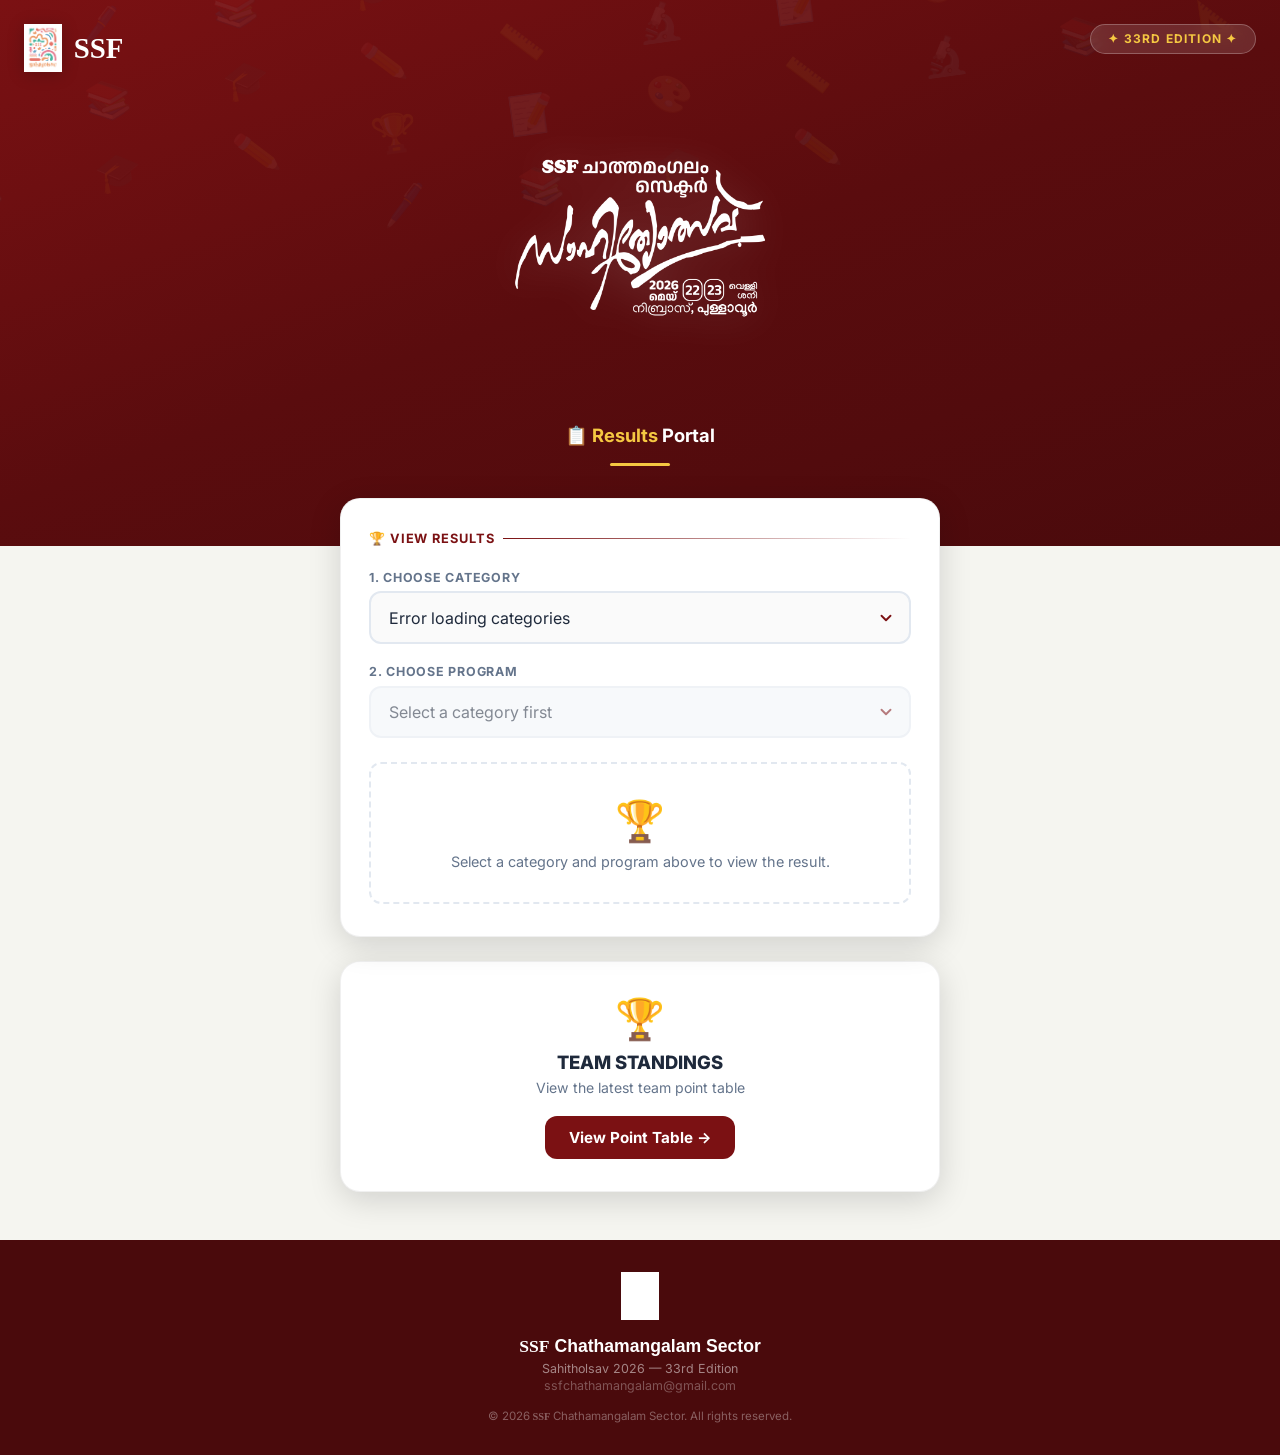
==== index.html @ 5bd0a044 "first commit" ====
<!DOCTYPE html>
<html lang="en">

<head>
  <meta charset="UTF-8">
  <meta name="viewport" content="width=device-width, initial-scale=1.0">
  <title>SSF Chathamangalam Sector Sahitholsav - Results</title>
  <meta name="description"
    content="Official results portal of SSF Chathamangalam Sector Sahitholsav 33rd Edition. View and download program results instantly.">
  <meta property="og:title" content="SSF Chathamangalam Sector Sahitholsav Results">
  <meta property="og:description" content="View the latest SSF Sahitholsav results, download posters and share.">

  <!-- Fonts: Cooper Black for SSF, Inter for body -->
  <link rel="preconnect" href="https://fonts.googleapis.com">
  <link href="https://fonts.googleapis.com/css2?family=Inter:wght@300;400;500;600;700;800;900&display=swap"
    rel="stylesheet">
  <link href="https://fonts.cdnfonts.com/css/cooper-black" rel="stylesheet">

  <script src="https://cdn.jsdelivr.net/npm/@supabase/supabase-js@2"></script>
  <script src="js/supabase.js"></script>

  <style>
    /* style.css handles CooperBlack global font now */


    :root {
      --maroon: #7B1113;
      --maroon-dark: #5A0C0E;
      --maroon-deep: #4A0A0C;
      --gold: #F5C842;
      --gold-light: #FFE082;
      --cream: #FFF8E8;
      --white: #FFFFFF;
      --text: #1e293b;
      --muted: #64748b;
      --green: #2e7d32;
      --green-light: #e8f5e9;
      --border: #e2e8f0;
      --shadow: 0 8px 32px rgba(0, 0, 0, 0.15);
      --r-lg: 1.25rem;
      --r-md: 0.75rem;
    }

    * {
      margin: 0;
      padding: 0;
      box-sizing: border-box;
    }

    html {
      scroll-behavior: smooth;
    }

    body {
      font-family: 'Inter', -apple-system, sans-serif;
      background: #f5f5f0;
      color: var(--text);
      -webkit-font-smoothing: antialiased;
      min-height: 100vh;
    }

    /* ═══════════════════════════════
       HERO SECTION - Poster Inspired
       ═══════════════════════════════ */
    .hero {
      background: linear-gradient(160deg, var(--maroon) 0%, var(--maroon-dark) 50%, var(--maroon-deep) 100%);
      position: relative;
      overflow: hidden;
      padding: 2rem 1.5rem 5rem;
      text-align: center;
      min-height: 420px;
      display: flex;
      flex-direction: column;
      align-items: center;
      justify-content: center;
    }

    /* Scattered educational icons pattern - inspired by poster background */
    .hero::before {
      content: '📐 📖 🖊️ 📚 🎓 ✏️ 📏 🔬 📝 🎨 🏆 📐 📖 🖊️ 📚 🎓 ✏️ 📏 🔬 📝 🎨 🏆 📐 📖 🖊️ 📚 🎓 ✏️ 🏆 📝 🎨 📏 🔬 📚 📐 📖 🖊️ 📚 🎓 ✏️';
      position: absolute;
      inset: 0;
      font-size: 1.8rem;
      line-height: 3.5rem;
      letter-spacing: 1.5rem;
      word-spacing: 1rem;
      opacity: 0.06;
      pointer-events: none;
      overflow: hidden;
      transform: rotate(-8deg) scale(1.3);
    }

    /* Decorative top badge */
    .edition-badge {
      position: absolute;
      top: 1.5rem;
      right: 1.5rem;
      background: rgba(255, 255, 255, 0.12);
      border: 1.5px solid rgba(255, 255, 255, 0.25);
      border-radius: 2rem;
      padding: 0.4rem 1.1rem;
      font-size: 0.75rem;
      font-weight: 700;
      color: var(--gold);
      letter-spacing: 0.1em;
      text-transform: uppercase;
      backdrop-filter: blur(8px);
      z-index: 100;
      animation: fadeDown 0.6s ease;
    }

    .corner-branding {
      position: absolute;
      top: 1.5rem;
      left: 1.5rem;
      display: flex;
      align-items: center;
      gap: 0.75rem;
      z-index: 100;
      animation: fadeDown 0.5s ease;
    }

    .corner-logo {
      height: 48px;
      width: auto;
      filter: drop-shadow(0 2px 8px rgba(0, 0, 0, 0.2));
    }

    .corner-ssf {
      font-family: 'Cooper Black', serif !important;
      font-weight: 900;
      font-size: 1.8rem;
      color: var(--white);
    }


    .hero-main-img {
      height: min(300px, 40vh);
      width: auto;
      margin-top: 4rem;
      margin-bottom: 0.5rem;
      filter: brightness(0) invert(1) drop-shadow(0 4px 20px rgba(255, 255, 255, 0.2));
      animation: fadeDown 0.6s ease;
    }

    .hero-title .ssf-text {
      font-family: 'Cooper Black', serif !important;
      font-weight: 900;
      font-size: 3.5rem;
      letter-spacing: 0.02em;
      text-shadow: 0 4px 20px rgba(0, 0, 0, 0.5);
      display: block;
      line-height: 1;
    }


    .hero-subtitle {
      font-size: 1rem;
      font-weight: 600;
      color: var(--gold);
      letter-spacing: 0.15em;
      text-transform: uppercase;
      margin-bottom: 0.15rem;
      animation: fadeDown 0.8s ease;
    }

    .hero-sector {
      font-size: 0.85rem;
      color: rgba(255, 255, 255, 0.7);
      font-weight: 500;
      letter-spacing: 0.08em;
      animation: fadeDown 0.85s ease;
    }

    .hero-tagline {
      margin-top: 1.25rem;
      font-size: 1.15rem;
      font-weight: 700;
      color: var(--white);
      animation: fadeDown 0.9s ease;
    }

    .hero-tagline span {
      color: var(--gold);
    }

    /* Decorative divider */
    .hero-divider {
      width: 60px;
      height: 3px;
      background: var(--gold);
      border-radius: 2px;
      margin: 1rem auto 0;
      animation: fadeDown 1s ease;
    }

    @keyframes fadeDown {
      from {
        opacity: 0;
        transform: translateY(-18px);
      }

      to {
        opacity: 1;
        transform: translateY(0);
      }
    }

    /* ═══════════════════════════════
       RESULT VIEWER CARD
       ═══════════════════════════════ */
    .container {
      max-width: 640px;
      margin: 0 auto;
      padding: 0 1.25rem 3rem;
    }

    .result-viewer {
      background: var(--white);
      margin-top: -3rem;
      position: relative;
      z-index: 10;
      border-radius: var(--r-lg);
      box-shadow: var(--shadow);
      padding: 2rem 1.75rem;
      border: 1px solid rgba(0, 0, 0, 0.06);
    }

    .viewer-head {
      display: flex;
      align-items: center;
      gap: 0.5rem;
      margin-bottom: 1.5rem;
      font-size: 0.8rem;
      font-weight: 700;
      color: var(--maroon);
      text-transform: uppercase;
      letter-spacing: 0.07em;
    }

    .viewer-head::after {
      content: '';
      flex: 1;
      height: 1.5px;
      background: linear-gradient(to right, var(--maroon), transparent);
    }

    /* Select groups */
    .select-group {
      margin-bottom: 1.25rem;
    }

    .select-group label {
      display: block;
      font-size: 0.78rem;
      font-weight: 700;
      color: var(--muted);
      text-transform: uppercase;
      letter-spacing: 0.06em;
      margin-bottom: 0.4rem;
    }

    .premium-select {
      width: 100%;
      padding: 0.9rem 1.15rem;
      border: 2px solid var(--border);
      border-radius: var(--r-md);
      font-size: 1rem;
      font-family: inherit;
      background-color: #fafafa;
      color: var(--text);
      transition: border-color 0.2s, box-shadow 0.2s;
      cursor: pointer;
      outline: none;
      -webkit-appearance: none;
      appearance: none;
      background-image: url('data:image/svg+xml;utf8,<svg xmlns="http://www.w3.org/2000/svg" width="24" height="24" viewBox="0 0 24 24" fill="none" stroke="%237B1113" stroke-width="2.5" stroke-linecap="round" stroke-linejoin="round"><polyline points="6 9 12 15 18 9"></polyline></svg>');
      background-repeat: no-repeat;
      background-position: right 0.9rem center;
      background-size: 18px;
    }

    .premium-select:focus {
      border-color: var(--maroon);
      box-shadow: 0 0 0 4px rgba(123, 17, 19, 0.1);
      background-color: var(--white);
    }

    .premium-select:disabled {
      opacity: 0.55;
      cursor: not-allowed;
      background-color: #f1f5f9;
    }

    /* Result display area */
    #resultDisplay {
      margin-top: 1.5rem;
      text-align: center;
    }

    #imageContainer {
      position: relative;
      border-radius: var(--r-lg);
      overflow: hidden;
      box-shadow: 0 4px 20px rgba(0, 0, 0, 0.12);
      display: none;
      background: var(--border);
    }

    #resultImage {
      width: 100%;
      display: block;
      transition: transform 0.3s ease;
    }

    .action-buttons {
      display: flex;
      justify-content: center;
      gap: 0.75rem;
      margin-top: 1.25rem;
    }

    .btn-action {
      padding: 0.7rem 1.25rem;
      border: 2px solid var(--maroon);
      color: var(--maroon);
      background: none;
      border-radius: var(--r-md);
      font-weight: 700;
      font-size: 0.9rem;
      display: flex;
      align-items: center;
      gap: 0.4rem;
      cursor: pointer;
      transition: all 0.2s ease;
      font-family: inherit;
    }

    .btn-action:hover {
      background: var(--maroon);
      color: var(--white);
    }

    /* Empty state */
    .state-box {
      padding: 2rem 1rem;
      border: 2px dashed var(--border);
      border-radius: var(--r-md);
      color: var(--muted);
    }

    .state-box .state-icon {
      font-size: 2.5rem;
      margin-bottom: 0.5rem;
    }

    .state-box p {
      font-size: 0.9rem;
    }

    .state-pending {
      border-color: rgba(245, 158, 11, 0.3);
      background: rgba(245, 158, 11, 0.04);
      color: #b45309;
    }

    /* Loader spinner */
    .mini-spinner {
      width: 32px;
      height: 32px;
      border: 3px solid var(--border);
      border-top-color: var(--maroon);
      border-radius: 50%;
      animation: spin 0.7s linear infinite;
      margin: 0 auto 0.75rem;
    }

    @keyframes spin {
      to {
        transform: rotate(360deg);
      }
    }

    /* ═══════════════════════════════
       QUICK LINKS BAR
       ═══════════════════════════════ */
    .quick-links {
      display: flex;
      gap: 0.75rem;
      justify-content: center;
      padding: 1.5rem 1rem;
      flex-wrap: wrap;
    }

    .quick-link {
      display: flex;
      align-items: center;
      gap: 0.4rem;
      padding: 0.6rem 1.15rem;
      background: var(--white);
      border: 1.5px solid var(--border);
      border-radius: 2rem;
      font-size: 0.82rem;
      font-weight: 600;
      color: var(--text);
      text-decoration: none;
      transition: all 0.2s ease;
      box-shadow: 0 1px 4px rgba(0, 0, 0, 0.05);
    }

    .quick-link:hover {
      border-color: var(--maroon);
      color: var(--maroon);
      box-shadow: 0 4px 12px rgba(123, 17, 19, 0.1);
      transform: translateY(-1px);
    }

    /* ═══════════════════════════════
       FOOTER
       ═══════════════════════════════ */
    .site-footer {
      background: var(--maroon-deep);
      color: rgba(255, 255, 255, 0.75);
      text-align: center;
      padding: 2rem 1.5rem;
    }

    .footer-logo {
      height: 48px;
      margin-bottom: 0.75rem;
      filter: brightness(10);
    }

    .footer-brand {
      font-family: 'Cooper Black', sans-serif;
      color: var(--white);
      font-size: 1.1rem;
      font-weight: 900;
    }

    .footer-sub {
      font-size: 0.78rem;
      margin-top: 0.25rem;
      color: rgba(255, 255, 255, 0.5);
    }

    .footer-copy {
      font-size: 0.72rem;
      margin-top: 1rem;
      color: rgba(255, 255, 255, 0.35);
    }

    /* ═══════════════════════════════
       FULLSCREEN MODAL
       ═══════════════════════════════ */
    .modal-overlay {
      position: fixed;
      inset: 0;
      background: rgba(0, 0, 0, 0.85);
      z-index: 9999;
      display: flex;
      align-items: flex-start;
      justify-content: center;
      padding: 1rem;
      overflow-y: auto;
      opacity: 0;
      pointer-events: none;
      transition: opacity 0.3s;
    }

    .modal-overlay.active {
      opacity: 1;
      pointer-events: auto;
    }

    .modal-inner {
      max-width: 95vw;
      width: 100%;
      margin: auto;
    }

    .modal-bar {
      background: var(--white);
      border-radius: var(--r-lg) var(--r-lg) 0 0;
      padding: 0.75rem 1rem;
      display: flex;
      align-items: center;
      justify-content: space-between;
    }

    .modal-bar h3 {
      font-size: 0.95rem;
      color: var(--text);
    }

    .modal-close {
      background: #fee2e2;
      border: none;
      color: #ef4444;
      width: 32px;
      height: 32px;
      border-radius: 50%;
      font-size: 1rem;
      cursor: pointer;
      display: flex;
      align-items: center;
      justify-content: center;
    }

    .modal-img-wrap {
      background: rgba(0, 0, 0, 0.8);
      border-radius: 0 0 var(--r-lg) var(--r-lg);
      padding: 0;
    }

    .modal-img-wrap img {
      width: 100%;
      max-height: 85vh;
      object-fit: contain;
      display: block;
      border-radius: 0 0 var(--r-lg) var(--r-lg);
    }

    /* Responsive */
    @media (max-width: 480px) {
      .hero {
        padding: 1.5rem 1rem 4.5rem;
        min-height: 340px;
      }

      .hero-title .ssf-text {
        font-size: 2.4rem;
      }

      .hero-subtitle {
        font-size: 0.85rem;
      }

      .result-viewer {
        padding: 1.5rem 1.25rem;
      }

      .action-buttons {
        flex-direction: column;
      }

      .btn-action {
        justify-content: center;
      }
    }
  </style>
</head>

<body>

  <!-- ═══ HERO SECTION ═══ -->
  <header class="hero">
    <div class="corner-branding">
      <img src="images/logo.png" alt="SSF Logo" class="corner-logo">
      <span class="corner-ssf">SSF</span>
    </div>
    <div class="edition-badge">✦ 33rd Edition ✦</div>
    <img src="images/sector sahi  vertical .png" alt="Sahitholsav" class="hero-main-img">
    <div class="hero-tagline">📋 <span>Results</span> Portal</div>
    <div class="hero-divider"></div>
  </header>



  <!-- ═══ MAIN CONTENT ═══ -->
  <main class="container">
    <div class="result-viewer">
      <div class="viewer-head">🏆 View Results</div>

      <div class="select-group">
        <label for="categorySelect">1. Choose Category</label>
        <select id="categorySelect" class="premium-select">
          <option value="">Loading categories...</option>
        </select>
      </div>

      <div class="select-group">
        <label for="programSelect">2. Choose Program</label>
        <select id="programSelect" class="premium-select" disabled>
          <option value="">Select a category first</option>
        </select>
      </div>

      <!-- Result Display -->
      <div id="resultDisplay">
        <div id="loaderState" style="display:none; padding: 2rem;">
          <div class="mini-spinner"></div>
          <p style="color:var(--muted); font-size:0.9rem;">Loading result...</p>
        </div>

        <div id="emptyState" class="state-box">
          <div class="state-icon">🏆</div>
          <p>Select a category and program above to view the result.</p>
        </div>

        <div id="pendingState" class="state-box state-pending" style="display:none;">
          <div class="state-icon">⏱️</div>
          <p>Result for this program has not been published yet.</p>
        </div>

        <div id="imageContainer">
          <img id="resultImage" src="" alt="Program Result Poster">
          <div class="action-buttons" id="actionButtons">
            <button class="btn-action" onclick="downloadPoster()">
              <span>⬇️</span> Download
            </button>
            <button class="btn-action" onclick="openFullscreen()">
              <span>🔍</span> Fullscreen
            </button>
          </div>
        </div>
      </div>
    </div>
    <!-- ═══ TEAM STANDINGS CTA ═══ -->
    <div class="standings-cta" style="margin-top:1.5rem;">
      <div class="standings-cta-card">
        <div class="cta-icon">🏆</div>
        <h3>TEAM STANDINGS</h3>
        <p>View the latest team point table</p>
        <a href="team-score.html" class="btn-cta">View Point Table →</a>
      </div>
    </div>
  </main>

  <link rel="stylesheet" href="css/team-score.css">

  <!-- ═══ FOOTER ═══ -->
  <footer class="site-footer">
    <img src="images/logo.png" alt="SSF" class="footer-logo">
    <div class="footer-brand"><span class="ssf-font">SSF</span> Chathamangalam Sector</div>
    <div class="footer-sub">Sahitholsav 2026 — 33rd Edition</div>
    <div class="footer-sub" style="opacity: 0.6; margin-top: 0.1rem;">ssfchathamangalam@gmail.com</div>
    <div class="footer-copy">© 2026 <span class="ssf-font" style="font-size: 0.9em;">SSF</span> Chathamangalam Sector.
      All rights reserved.</div>
  </footer>

  <!-- ═══ FULLSCREEN MODAL ═══ -->
  <div id="fullscreenModal" class="modal-overlay" onclick="if(event.target===this) closeFullscreen()">
    <div class="modal-inner">
      <div class="modal-bar">
        <h3 id="modalProgramName">Program Name</h3>
        <button class="modal-close" onclick="closeFullscreen()">✕</button>
      </div>
      <div class="modal-img-wrap">
        <img id="modalFullImage" src="" alt="Full size result">
      </div>
    </div>
  </div>

  <script src="js/index.js"></script>
</body>

</html>
---- css/team-score.css ----
/* css/team-score.css — SSF Team Standings Module */
@import url('https://fonts.googleapis.com/css2?family=Inter:wght@300;400;500;600;700;800;900&display=swap');
@import url('https://fonts.cdnfonts.com/css/cooper-black');


/* ═══════════════════════════════
   DESIGN TOKENS (matches index.html)
   ═══════════════════════════════ */
:root {
  --maroon: #7B1113;
  --maroon-dark: #5A0C0E;
  --maroon-deep: #4A0A0C;
  --gold: #F5C842;
  --gold-light: #FFE082;
  --cream: #FFF8E8;
  --white: #FFFFFF;
  --text: #1e293b;
  --muted: #64748b;
  --green: #2e7d32;
  --green-light: #e8f5e9;
  --border: #e2e8f0;
  --shadow: 0 8px 32px rgba(0, 0, 0, 0.15);
  --r-lg: 1.25rem;
  --r-md: 0.75rem;
}

* {
  margin: 0;
  padding: 0;
  box-sizing: border-box;
}

html {
  scroll-behavior: smooth;
}

body {
  font-family: 'Inter', -apple-system, sans-serif;
  background: #f5f5f0;
  color: var(--text);
  -webkit-font-smoothing: antialiased;
  min-height: 100vh;
}

/* ═══════════════════════════════
   HERO – Exact copy from index.html
   ═══════════════════════════════ */
.hero {
  background: linear-gradient(160deg, var(--maroon) 0%, var(--maroon-dark) 50%, var(--maroon-deep) 100%);
  position: relative;
  overflow: hidden;
  padding: 2rem 1.5rem 5rem;
  text-align: center;
  min-height: 420px;
  display: flex;
  flex-direction: column;
  align-items: center;
  justify-content: center;
}

.hero::before {
  content: '📐 📖 🖊️ 📚 🎓 ✏️ 📏 🔬 📝 🎨 🏆 📐 📖 🖊️ 📚 🎓 ✏️ 📏 🔬 📝 🎨 🏆 📐 📖 🖊️ 📚 🎓 ✏️ 🏆 📝 🎨 📏 🔬 📚 📐 📖 🖊️ 📚 🎓 ✏️';
  position: absolute;
  inset: 0;
  font-size: 1.8rem;
  line-height: 3.5rem;
  letter-spacing: 1.5rem;
  word-spacing: 1rem;
  opacity: 0.06;
  pointer-events: none;
  overflow: hidden;
  transform: rotate(-8deg) scale(1.3);
}

.edition-badge {
  position: absolute;
  top: 1.5rem;
  right: 1.5rem;
  background: rgba(255, 255, 255, 0.12);
  border: 1.5px solid rgba(255, 255, 255, 0.25);
  border-radius: 2rem;
  padding: 0.4rem 1.1rem;
  font-size: 0.75rem;
  font-weight: 700;
  color: var(--gold);
  letter-spacing: 0.1em;
  text-transform: uppercase;
  backdrop-filter: blur(8px);
  z-index: 100;
  animation: fadeDown 0.6s ease;
}

.corner-branding {
  position: absolute;
  top: 1.5rem;
  left: 1.5rem;
  display: flex;
  align-items: center;
  gap: 0.75rem;
  z-index: 100;
  animation: fadeDown 0.5s ease;
}

.corner-logo {
  height: 48px;
  width: auto;
  filter: drop-shadow(0 2px 8px rgba(0, 0, 0, 0.2));
}

.corner-ssf, .ssf-font, .ssf-heading {
  font-family: 'Cooper Black', serif !important;
  font-weight: 900;
}

.ssf-heading {
    color: #006400;
}


.hero-main-img {
  height: min(300px, 40vh);
  width: auto;
  margin-top: 4rem;
  margin-bottom: 0.5rem;
  filter: brightness(0) invert(1) drop-shadow(0 4px 20px rgba(255, 255, 255, 0.2));
  animation: fadeDown 0.6s ease;
}

.hero-tagline {
  margin-top: 1.25rem;
  font-size: 1.15rem;
  font-weight: 700;
  color: var(--white);
  animation: fadeDown 0.9s ease;
}

.hero-tagline span {
  color: var(--gold);
}

.hero-divider {
  width: 60px;
  height: 3px;
  background: var(--gold);
  border-radius: 2px;
  margin: 1rem auto 0;
  animation: fadeDown 1s ease;
}

@keyframes fadeDown {
  from {
    opacity: 0;
    transform: translateY(-18px);
  }

  to {
    opacity: 1;
    transform: translateY(0);
  }
}

/* ═══════════════════════════════
   CONTAINER
   ═══════════════════════════════ */
.container {
  max-width: 640px;
  margin: 0 auto;
  padding: 0 1.25rem 3rem;
}

/* ═══════════════════════════════
   STANDINGS CARD
   ═══════════════════════════════ */
.standings-card {
  background: var(--white);
  margin-top: -3rem;
  position: relative;
  z-index: 10;
  border-radius: var(--r-lg);
  box-shadow: var(--shadow);
  padding: 2rem 1.75rem;
  border: 1px solid rgba(0, 0, 0, 0.06);
}

.standings-head {
  display: flex;
  align-items: center;
  gap: 0.5rem;
  margin-bottom: 1.5rem;
  font-size: 0.8rem;
  font-weight: 700;
  color: var(--maroon);
  text-transform: uppercase;
  letter-spacing: 0.07em;
}

.standings-head::after {
  content: '';
  flex: 1;
  height: 1.5px;
  background: linear-gradient(to right, var(--maroon), transparent);
}

/* Update info strip */
.update-info {
  display: flex;
  justify-content: space-between;
  align-items: center;
  padding: 0.75rem 1rem;
  background: linear-gradient(135deg, rgba(123, 17, 19, 0.06), rgba(245, 200, 66, 0.08));
  border-radius: var(--r-md);
  margin-bottom: 1.5rem;
  flex-wrap: wrap;
  gap: 0.5rem;
}

.update-info .update-title {
  font-weight: 700;
  font-size: 0.95rem;
  color: var(--maroon);
}

.update-info .update-meta {
  font-size: 0.78rem;
  color: var(--muted);
}

/* ═══════════════════════════════
   TEAM CARDS
   ═══════════════════════════════ */
.team-list {
  display: flex;
  flex-direction: column;
  gap: 0.75rem;
}

.team-card {
  display: flex;
  align-items: center;
  gap: 1rem;
  padding: 1rem 1.15rem;
  border-radius: var(--r-md);
  border: 1.5px solid var(--border);
  background: var(--white);
  transition: all 0.35s cubic-bezier(0.4, 0, 0.2, 1);
  animation: cardSlideIn 0.5s ease both;
}

.team-card:hover {
  transform: translateY(-2px);
  box-shadow: 0 6px 20px rgba(0, 0, 0, 0.08);
}

@keyframes cardSlideIn {
  from {
    opacity: 0;
    transform: translateY(16px);
  }

  to {
    opacity: 1;
    transform: translateY(0);
  }
}

/* Stagger animation delay */
.team-card:nth-child(1) {
  animation-delay: 0.05s;
}

.team-card:nth-child(2) {
  animation-delay: 0.1s;
}

.team-card:nth-child(3) {
  animation-delay: 0.15s;
}

.team-card:nth-child(4) {
  animation-delay: 0.2s;
}

.team-card:nth-child(5) {
  animation-delay: 0.25s;
}

.team-card:nth-child(6) {
  animation-delay: 0.3s;
}

.team-card:nth-child(7) {
  animation-delay: 0.35s;
}

.team-card:nth-child(8) {
  animation-delay: 0.4s;
}

.team-card:nth-child(9) {
  animation-delay: 0.45s;
}

.team-card:nth-child(10) {
  animation-delay: 0.5s;
}

/* Gold — 1st Place */
.team-card.rank-gold {
  background: linear-gradient(135deg, #fff9e6 0%, #fff3cc 100%);
  border-color: #f5c842;
  box-shadow: 0 4px 16px rgba(245, 200, 66, 0.25);
}

/* Silver — 2nd Place */
.team-card.rank-silver {
  background: linear-gradient(135deg, #f8f9fa 0%, #eef0f2 100%);
  border-color: #c0c0c0;
  box-shadow: 0 4px 16px rgba(192, 192, 192, 0.2);
}

/* Bronze — 3rd Place */
.team-card.rank-bronze {
  background: linear-gradient(135deg, #fdf0e6 0%, #fbe4d0 100%);
  border-color: #cd7f32;
  box-shadow: 0 4px 16px rgba(205, 127, 50, 0.18);
}

/* Rank Badge */
.rank-badge {
  width: 44px;
  height: 44px;
  border-radius: 50%;
  display: flex;
  align-items: center;
  justify-content: center;
  font-size: 1.4rem;
  font-weight: 800;
  flex-shrink: 0;
  background: var(--border);
  color: var(--muted);
}

.rank-gold .rank-badge {
  background: linear-gradient(135deg, #f5c842, #e6b800);
  color: #fff;
  font-size: 1.35rem;
  box-shadow: 0 2px 8px rgba(245, 200, 66, 0.4);
}

.rank-silver .rank-badge {
  background: linear-gradient(135deg, #d4d4d4, #b0b0b0);
  color: #fff;
  font-size: 1.35rem;
  box-shadow: 0 2px 8px rgba(192, 192, 192, 0.35);
}

.rank-bronze .rank-badge {
  background: linear-gradient(135deg, #cd7f32, #a0622e);
  color: #fff;
  font-size: 1.35rem;
  box-shadow: 0 2px 8px rgba(205, 127, 50, 0.35);
}

/* Team Info */
.team-info {
  flex: 1;
  min-width: 0;
}

.team-name {
  font-weight: 700;
  font-size: 0.95rem;
  color: var(--text);
  white-space: nowrap;
  overflow: hidden;
  text-overflow: ellipsis;
}

.team-logo-img {
  width: 28px;
  height: 28px;
  border-radius: 50%;
  object-fit: cover;
  margin-right: 0.25rem;
  vertical-align: middle;
}

/* Points */
.team-points {
  font-weight: 800;
  font-size: 1.3rem;
  color: var(--maroon);
  white-space: nowrap;
}

.team-points small {
  font-weight: 500;
  font-size: 0.7rem;
  color: var(--muted);
}

/* Progress Bar */
.score-bar-wrap {
  width: 100%;
  height: 5px;
  background: rgba(0, 0, 0, 0.06);
  border-radius: 3px;
  margin-top: 0.4rem;
  overflow: hidden;
}

.score-bar {
  height: 100%;
  border-radius: 3px;
  background: linear-gradient(90deg, var(--maroon), var(--gold));
  transition: width 1.2s cubic-bezier(0.4, 0, 0.2, 1);
}

.rank-gold .score-bar {
  background: linear-gradient(90deg, #e6b800, #f5c842);
}

.rank-silver .score-bar {
  background: linear-gradient(90deg, #999, #c0c0c0);
}

.rank-bronze .score-bar {
  background: linear-gradient(90deg, #a0622e, #cd7f32);
}

/* ═══════════════════════════════
   PREVIOUS UPDATES SECTION
   ═══════════════════════════════ */
.updates-section {
  margin-top: 2rem;
}

.updates-section-title {
  display: flex;
  align-items: center;
  gap: 0.5rem;
  font-size: 0.8rem;
  font-weight: 700;
  color: var(--maroon);
  text-transform: uppercase;
  letter-spacing: 0.07em;
  margin-bottom: 1rem;
}

.updates-section-title::after {
  content: '';
  flex: 1;
  height: 1.5px;
  background: linear-gradient(to right, var(--maroon), transparent);
}

.updates-grid {
  display: flex;
  flex-wrap: wrap;
  gap: 0.6rem;
}

.update-pill {
  padding: 0.6rem 1.1rem;
  border: 1.5px solid var(--border);
  border-radius: 2rem;
  font-size: 0.82rem;
  font-weight: 600;
  color: var(--text);
  background: var(--white);
  cursor: pointer;
  transition: all 0.2s ease;
  box-shadow: 0 1px 4px rgba(0, 0, 0, 0.05);
}

.update-pill:hover {
  border-color: var(--maroon);
  color: var(--maroon);
  box-shadow: 0 4px 12px rgba(123, 17, 19, 0.1);
  transform: translateY(-1px);
}

.update-pill.active {
  background: var(--maroon);
  color: var(--white);
  border-color: var(--maroon);
}

/* ═══════════════════════════════
   EMPTY / LOADING STATES
   ═══════════════════════════════ */
.state-box {
  padding: 2rem 1rem;
  border: 2px dashed var(--border);
  border-radius: var(--r-md);
  color: var(--muted);
  text-align: center;
}

.state-box .state-icon {
  font-size: 2.5rem;
  margin-bottom: 0.5rem;
}

.state-box p {
  font-size: 0.9rem;
}

.mini-spinner {
  width: 32px;
  height: 32px;
  border: 3px solid var(--border);
  border-top-color: var(--maroon);
  border-radius: 50%;
  animation: spin 0.7s linear infinite;
  margin: 0 auto 0.75rem;
}

@keyframes spin {
  to {
    transform: rotate(360deg);
  }
}

/* ═══════════════════════════════
   FOOTER
   ═══════════════════════════════ */
.site-footer {
  background: var(--maroon-deep);
  color: rgba(255, 255, 255, 0.75);
  text-align: center;
  padding: 2rem 1.5rem;
}

.footer-logo {
  height: 48px;
  margin-bottom: 0.75rem;
  filter: brightness(10);
}

.footer-brand {
  font-family: 'Cooper Black', sans-serif;
  color: var(--white);
  font-size: 1.1rem;
  font-weight: 900;
}

.footer-sub {
  font-size: 0.78rem;
  margin-top: 0.25rem;
  color: rgba(255, 255, 255, 0.5);
}

.footer-copy {
  font-size: 0.72rem;
  margin-top: 1rem;
  color: rgba(255, 255, 255, 0.35);
}

.ssf-font, .ssf-heading {
  font-family: 'Cooper Black', serif !important;
  font-weight: 900;
}


/* ═══════════════════════════════
   BACK LINK
   ═══════════════════════════════ */
.back-link-bar {
  display: flex;
  justify-content: center;
  padding: 1rem 1rem 0;
}

.back-link {
  display: inline-flex;
  align-items: center;
  gap: 0.4rem;
  padding: 0.5rem 1rem;
  font-size: 0.82rem;
  font-weight: 600;
  color: var(--maroon);
  text-decoration: none;
  border: 1.5px solid var(--border);
  border-radius: 2rem;
  background: var(--white);
  transition: all 0.2s ease;
  box-shadow: 0 1px 4px rgba(0, 0, 0, 0.05);
}

.back-link:hover {
  border-color: var(--maroon);
  box-shadow: 0 4px 12px rgba(123, 17, 19, 0.1);
  transform: translateY(-1px);
}

/* ═══════════════════════════════
   ADMIN — SCORE MANAGEMENT
   ═══════════════════════════════ */
.score-toolbar {
  display: flex;
  gap: 0.75rem;
  flex-wrap: wrap;
  align-items: center;
  margin-bottom: 1.5rem;
}

.score-toolbar .toolbar-title {
  font-size: 0.95rem;
  font-weight: 700;
  color: var(--text);
  margin-right: auto;
}

.btn-admin {
  padding: 0.6rem 1.15rem;
  border-radius: 0.5rem;
  font-size: 0.85rem;
  font-weight: 600;
  border: none;
  cursor: pointer;
  transition: all 0.2s ease;
  display: inline-flex;
  align-items: center;
  gap: 0.4rem;
  font-family: inherit;
}

.btn-admin:disabled {
  opacity: 0.5;
  cursor: not-allowed;
}

.btn-admin.btn-green {
  background: #2e7d32;
  color: #fff;
}

.btn-admin.btn-green:hover:not(:disabled) {
  background: #1b5e20;
}

.btn-admin.btn-blue {
  background: #3b82f6;
  color: #fff;
}

.btn-admin.btn-blue:hover:not(:disabled) {
  background: #2563eb;
}

.btn-admin.btn-red {
  background: #fee2e2;
  color: #ef4444;
}

.btn-admin.btn-red:hover:not(:disabled) {
  background: #ef4444;
  color: #fff;
}

.btn-admin.btn-outline {
  background: none;
  border: 1.5px solid var(--border);
  color: var(--text);
}

.btn-admin.btn-outline:hover:not(:disabled) {
  border-color: #2e7d32;
  color: #2e7d32;
}

.btn-admin.btn-gold {
  background: linear-gradient(135deg, #f5c842, #e6b800);
  color: #4a3500;
}

.btn-admin.btn-gold:hover:not(:disabled) {
  box-shadow: 0 4px 12px rgba(245, 200, 66, 0.4);
}

/* Create Update Form */
.create-form-panel {
  display: none;
  padding: 1.5rem;
  border-radius: 0.75rem;
  border: 1.5px solid #e2e8f0;
  background: #f8fafc;
  margin-bottom: 1.5rem;
  animation: formReveal 0.3s ease;
}

.create-form-panel.visible {
  display: block;
}

@keyframes formReveal {
  from {
    opacity: 0;
    transform: translateY(-8px);
  }

  to {
    opacity: 1;
    transform: translateY(0);
  }
}

.form-grid {
  display: grid;
  grid-template-columns: 1fr 1fr;
  gap: 1rem;
  margin-bottom: 1rem;
}

.form-group {
  display: flex;
  flex-direction: column;
  gap: 0.35rem;
}

.form-group.full {
  grid-column: 1 / -1;
}

.form-group label {
  font-size: 0.78rem;
  font-weight: 700;
  text-transform: uppercase;
  letter-spacing: 0.05em;
  color: #64748b;
}

.form-group input,
.form-group textarea {
  padding: 0.65rem 0.9rem;
  border: 1.5px solid #e2e8f0;
  border-radius: 0.5rem;
  font-size: 0.95rem;
  font-family: inherit;
  background: #fff;
  transition: border-color 0.2s, box-shadow 0.2s;
}

.form-group input:focus,
.form-group textarea:focus {
  border-color: #2e7d32;
  box-shadow: 0 0 0 3px rgba(46, 125, 50, 0.15);
  outline: none;
}

/* Update Selector */
.update-selector-bar {
  display: flex;
  justify-content: space-between;
  align-items: center;
  gap: 1rem;
  margin-bottom: 1.5rem;
  flex-wrap: wrap;
}

.update-select {
  padding: 0.6rem 1rem;
  border: 1.5px solid #e2e8f0;
  border-radius: 0.5rem;
  font-size: 0.9rem;
  font-family: inherit;
  min-width: 250px;
  max-width: 100%;
  background: #fff;
}

.update-select:focus {
  border-color: #2e7d32;
  box-shadow: 0 0 0 3px rgba(46, 125, 50, 0.15);
  outline: none;
}

.update-status-badge {
  padding: 0.3rem 0.8rem;
  border-radius: 2rem;
  font-size: 0.72rem;
  font-weight: 700;
  text-transform: uppercase;
  letter-spacing: 0.05em;
}

.update-status-badge.published {
  background: rgba(16, 185, 129, 0.1);
  color: #10b981;
}

.update-status-badge.draft {
  background: rgba(245, 158, 11, 0.1);
  color: #f59e0b;
}

/* Team Score Editing */
.team-edit-list {
  display: flex;
  flex-direction: column;
  gap: 0.75rem;
}

.team-edit-row {
  display: flex;
  align-items: center;
  gap: 0.75rem;
  padding: 0.85rem 1rem;
  border: 1.5px solid #e2e8f0;
  border-radius: 0.5rem;
  background: #fff;
  transition: border-color 0.2s;
}

.team-edit-row:hover {
  border-color: #cbd5e1;
}

.team-edit-row .team-rank-num {
  width: 28px;
  height: 28px;
  border-radius: 50%;
  background: #f1f5f9;
  display: flex;
  align-items: center;
  justify-content: center;
  font-size: 0.75rem;
  font-weight: 700;
  color: #64748b;
  flex-shrink: 0;
}

.team-edit-row .team-edit-name {
  flex: 1;
  font-weight: 600;
  font-size: 0.9rem;
  min-width: 0;
  overflow: hidden;
  text-overflow: ellipsis;
  white-space: nowrap;
}

.team-edit-row .points-input {
  width: 90px;
  padding: 0.5rem 0.6rem;
  border: 1.5px solid #e2e8f0;
  border-radius: 0.4rem;
  font-size: 1rem;
  font-weight: 700;
  text-align: center;
  font-family: inherit;
  flex-shrink: 0;
}

.team-edit-row .points-input:focus {
  border-color: #2e7d32;
  box-shadow: 0 0 0 3px rgba(46, 125, 50, 0.15);
  outline: none;
}

.team-edit-row .btn-remove-team {
  width: 30px;
  height: 30px;
  border-radius: 50%;
  background: #fee2e2;
  border: none;
  color: #ef4444;
  font-size: 1rem;
  cursor: pointer;
  display: flex;
  align-items: center;
  justify-content: center;
  flex-shrink: 0;
  transition: all 0.2s;
}

.team-edit-row .btn-remove-team:hover {
  background: #ef4444;
  color: #fff;
}

/* Add Team Row */
.add-team-row {
  display: flex;
  gap: 0.75rem;
  align-items: center;
  padding: 0.85rem 1rem;
  border: 2px dashed #e2e8f0;
  border-radius: 0.5rem;
  margin-top: 0.5rem;
}

.add-team-row input {
  flex: 1;
  padding: 0.5rem 0.75rem;
  border: 1.5px solid #e2e8f0;
  border-radius: 0.4rem;
  font-size: 0.9rem;
  font-family: inherit;
}

.add-team-row input:focus {
  border-color: #2e7d32;
  box-shadow: 0 0 0 3px rgba(46, 125, 50, 0.15);
  outline: none;
}

/* Admin Empty State */
.admin-empty {
  text-align: center;
  padding: 3rem 1.5rem;
  color: #94a3b8;
}

.admin-empty .empty-icon {
  font-size: 3rem;
  margin-bottom: 0.75rem;
}

.admin-empty p {
  font-size: 0.9rem;
}

/* ═══════════════════════════════
   INDEX PAGE — STANDINGS CTA
   ═══════════════════════════════ */
.standings-cta {
  margin-top: 1.5rem;
}

.standings-cta-card {
  background: var(--white);
  border-radius: var(--r-lg);
  box-shadow: var(--shadow);
  padding: 2rem 1.75rem;
  border: 1px solid rgba(0, 0, 0, 0.06);
  text-align: center;
  transition: transform 0.3s ease, box-shadow 0.3s ease;
}

.standings-cta-card:hover {
  transform: translateY(-3px);
  box-shadow: 0 12px 40px rgba(0, 0, 0, 0.18);
}

.standings-cta-card .cta-icon {
  font-size: 2.5rem;
  margin-bottom: 0.5rem;
}

.standings-cta-card h3 {
  font-size: 1.15rem;
  font-weight: 800;
  color: var(--text);
  margin-bottom: 0.35rem;
}

.standings-cta-card p {
  font-size: 0.88rem;
  color: var(--muted);
  margin-bottom: 1.25rem;
}

.btn-cta {
  display: inline-flex;
  align-items: center;
  gap: 0.5rem;
  padding: 0.75rem 1.5rem;
  background: var(--maroon);
  color: var(--white);
  border: none;
  border-radius: var(--r-md);
  font-size: 0.95rem;
  font-weight: 700;
  text-decoration: none;
  cursor: pointer;
  transition: all 0.25s ease;
  font-family: inherit;
}

.btn-cta:hover {
  background: var(--maroon-dark);
  transform: translateY(-1px);
  box-shadow: 0 4px 14px rgba(123, 17, 19, 0.25);
  color: var(--white);
}

/* ═══════════════════════════════
   RESPONSIVE — MOBILE FIRST
   ═══════════════════════════════ */
@media (max-width: 480px) {
  .hero {
    padding: 1.5rem 1rem 4.5rem;
    min-height: 340px;
  }

  .standings-card {
    padding: 1.5rem 1.25rem;
  }

  .team-card {
    padding: 0.85rem;
    gap: 0.75rem;
  }

  .team-points {
    font-size: 1.1rem;
  }

  .rank-badge {
    width: 38px;
    height: 38px;
    font-size: 1.2rem;
  }

  .update-info {
    flex-direction: column;
    align-items: flex-start;
    gap: 0.25rem;
  }

  .form-grid {
    grid-template-columns: 1fr;
  }

  .score-toolbar {
    flex-direction: column;
    align-items: stretch;
  }

  .score-toolbar .toolbar-title {
    margin-right: 0;
  }

  .update-selector-bar {
    flex-direction: column;
    align-items: stretch;
  }

  .update-select {
    min-width: 100%;
  }

  .team-edit-row .team-edit-name {
    font-size: 0.82rem;
  }

  .team-edit-row .points-input {
    width: 72px;
  }

  .add-team-row {
    flex-direction: column;
  }

  .add-team-row input {
    width: 100%;
  }
}
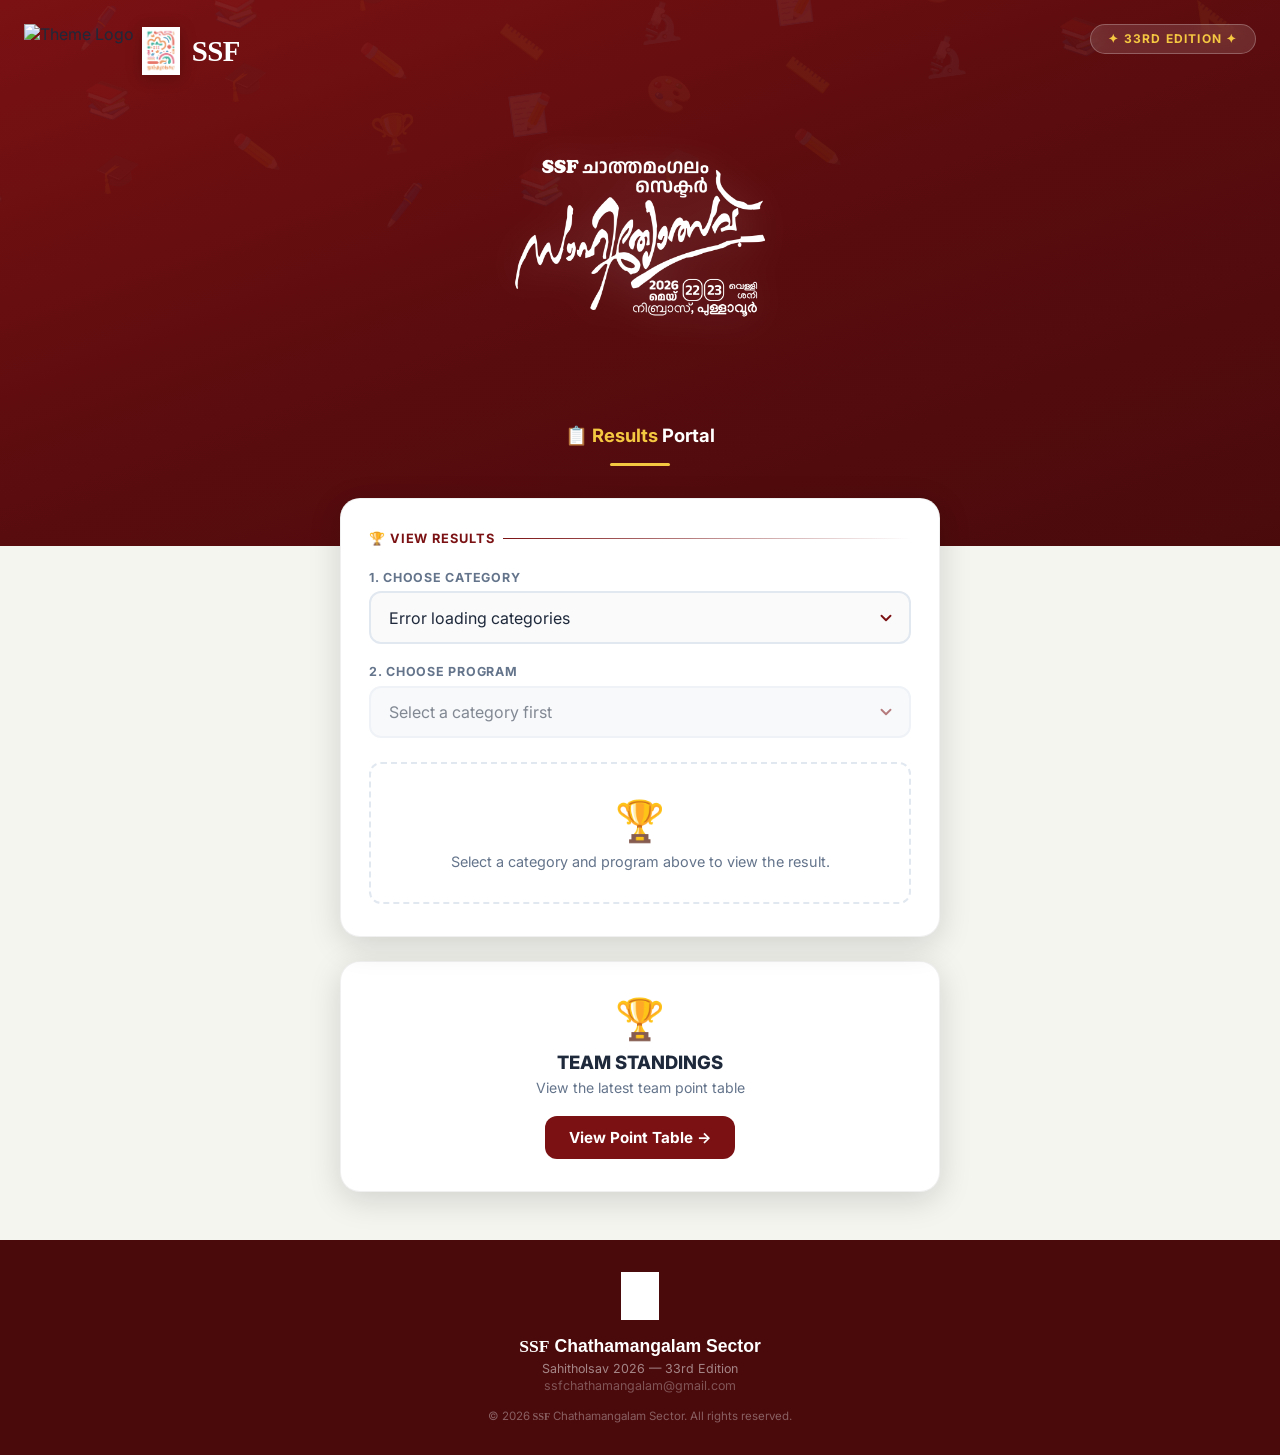
==== commit ee8e1164: "feat: add theme logo to public pages" ====
--- a/index.html
+++ b/index.html
@@ -125,6 +125,13 @@
       width: auto;
       filter: drop-shadow(0 2px 8px rgba(0, 0, 0, 0.2));
     }
+
+    .theme-logo {
+      height: 54px;
+      width: auto;
+      margin-right: -0.25rem;
+    }
+
 
     .corner-ssf {
       font-family: 'Cooper Black', serif !important;
@@ -556,9 +563,11 @@
   <!-- ═══ HERO SECTION ═══ -->
   <header class="hero">
     <div class="corner-branding">
+      <img src="images/theme sahi cgm.png" alt="Theme Logo" class="theme-logo">
       <img src="images/logo.png" alt="SSF Logo" class="corner-logo">
       <span class="corner-ssf">SSF</span>
     </div>
+
     <div class="edition-badge">✦ 33rd Edition ✦</div>
     <img src="images/sector sahi  vertical .png" alt="Sahitholsav" class="hero-main-img">
     <div class="hero-tagline">📋 <span>Results</span> Portal</div>
--- a/css/team-score.css
+++ b/css/team-score.css
@@ -107,10 +107,26 @@
   filter: drop-shadow(0 2px 8px rgba(0, 0, 0, 0.2));
 }
 
-.corner-ssf, .ssf-font, .ssf-heading {
+.theme-logo {
+  height: 54px;
+  width: auto;
+  margin-right: -0.25rem;
+}
+
+
+.corner-ssf {
   font-family: 'Cooper Black', serif !important;
   font-weight: 900;
-}
+  font-size: 1.8rem;
+  color: var(--white);
+  letter-spacing: -0.02em;
+}
+
+.ssf-font, .ssf-heading {
+  font-family: 'Cooper Black', serif !important;
+  font-weight: 900;
+}
+
 
 .ssf-heading {
     color: #006400;
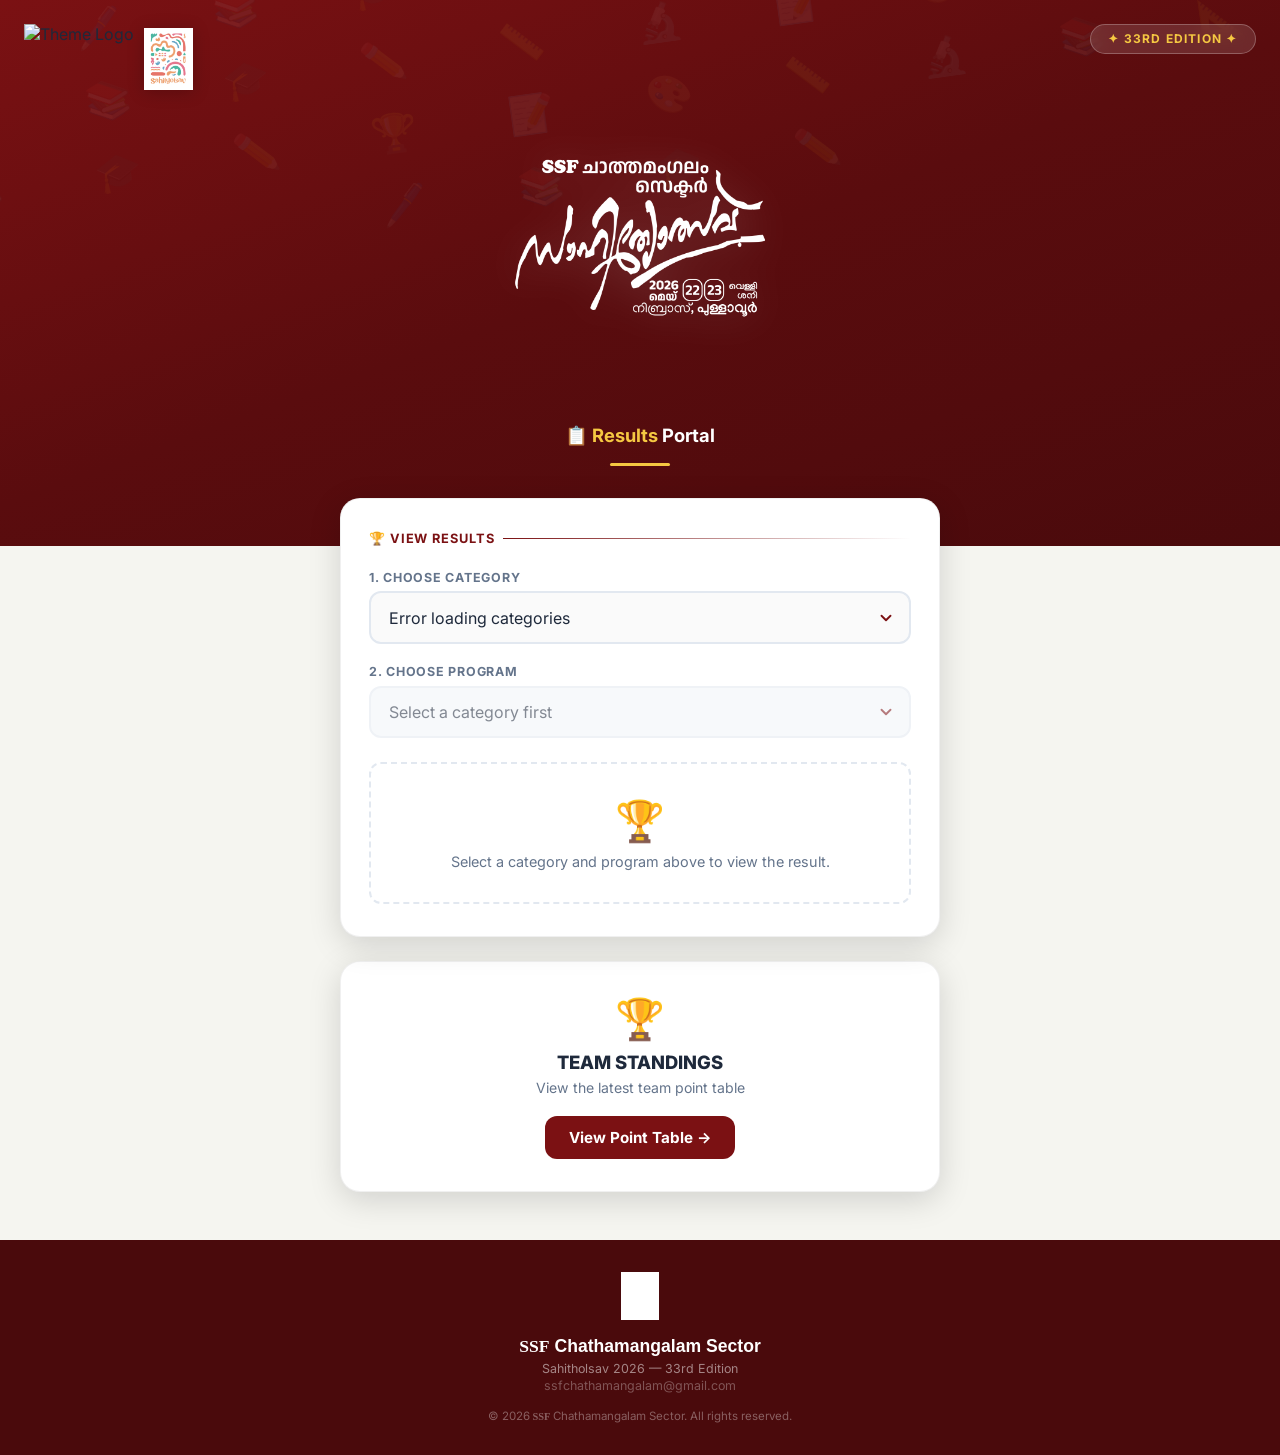
==== commit 2edc44a4: "style: remove ssf text and enlarge logos" ====
--- a/index.html
+++ b/index.html
@@ -121,16 +121,17 @@
     }
 
     .corner-logo {
-      height: 48px;
+      height: 62px;
       width: auto;
       filter: drop-shadow(0 2px 8px rgba(0, 0, 0, 0.2));
     }
 
     .theme-logo {
-      height: 54px;
+      height: 70px;
       width: auto;
-      margin-right: -0.25rem;
-    }
+      margin-right: -0.1rem;
+    }
+
 
 
     .corner-ssf {
@@ -565,8 +566,8 @@
     <div class="corner-branding">
       <img src="images/theme sahi cgm.png" alt="Theme Logo" class="theme-logo">
       <img src="images/logo.png" alt="SSF Logo" class="corner-logo">
-      <span class="corner-ssf">SSF</span>
     </div>
+
 
     <div class="edition-badge">✦ 33rd Edition ✦</div>
     <img src="images/sector sahi  vertical .png" alt="Sahitholsav" class="hero-main-img">
--- a/css/team-score.css
+++ b/css/team-score.css
@@ -102,16 +102,17 @@
 }
 
 .corner-logo {
-  height: 48px;
+  height: 62px;
   width: auto;
   filter: drop-shadow(0 2px 8px rgba(0, 0, 0, 0.2));
 }
 
 .theme-logo {
-  height: 54px;
+  height: 70px;
   width: auto;
-  margin-right: -0.25rem;
-}
+  margin-right: -0.1rem;
+}
+
 
 
 .corner-ssf {
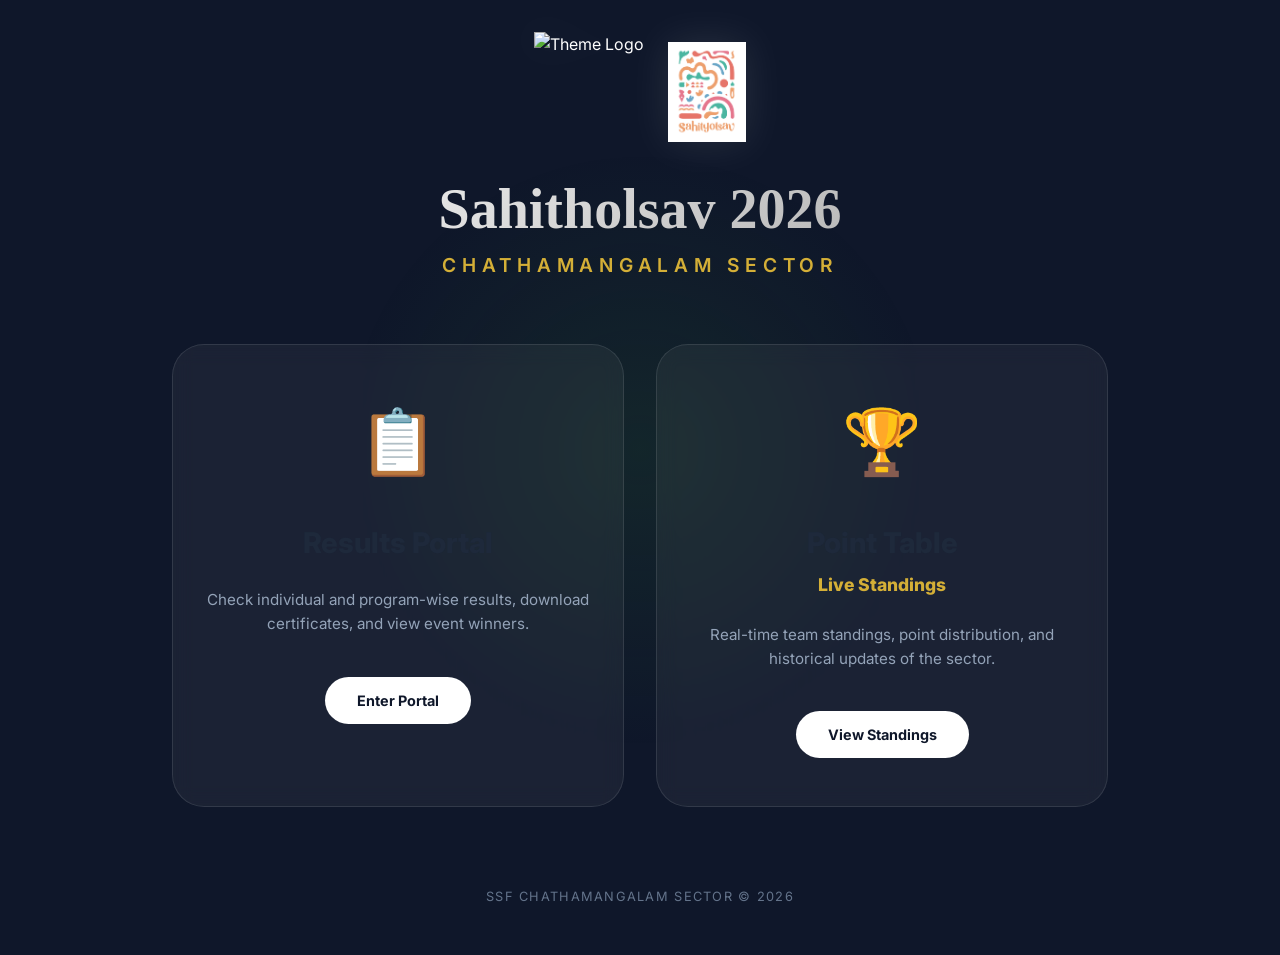
==== commit 8906d481: "feat: new landing page with portal selection, admin pagination, previous updates pagination" ====
--- a/index.html
+++ b/index.html
@@ -1,668 +1,239 @@
 <!DOCTYPE html>
 <html lang="en">
-
 <head>
   <meta charset="UTF-8">
   <meta name="viewport" content="width=device-width, initial-scale=1.0">
-  <title>SSF Chathamangalam Sector Sahitholsav - Results</title>
-  <meta name="description"
-    content="Official results portal of SSF Chathamangalam Sector Sahitholsav 33rd Edition. View and download program results instantly.">
-  <meta property="og:title" content="SSF Chathamangalam Sector Sahitholsav Results">
-  <meta property="og:description" content="View the latest SSF Sahitholsav results, download posters and share.">
-
-  <!-- Fonts: Cooper Black for SSF, Inter for body -->
-  <link rel="preconnect" href="https://fonts.googleapis.com">
-  <link href="https://fonts.googleapis.com/css2?family=Inter:wght@300;400;500;600;700;800;900&display=swap"
-    rel="stylesheet">
+  <title>SSF Sahitholsav 2026 - Official Portal</title>
+  <link rel="stylesheet" href="css/style.css">
+  <link href="https://fonts.googleapis.com/css2?family=Inter:wght@300;400;500;600;700;800;900&display=swap" rel="stylesheet">
   <link href="https://fonts.cdnfonts.com/css/cooper-black" rel="stylesheet">
-
-  <script src="https://cdn.jsdelivr.net/npm/@supabase/supabase-js@2"></script>
-  <script src="js/supabase.js"></script>
-
   <style>
-    /* style.css handles CooperBlack global font now */
-
-
     :root {
-      --maroon: #7B1113;
-      --maroon-dark: #5A0C0E;
-      --maroon-deep: #4A0A0C;
-      --gold: #F5C842;
-      --gold-light: #FFE082;
-      --cream: #FFF8E8;
-      --white: #FFFFFF;
-      --text: #1e293b;
-      --muted: #64748b;
-      --green: #2e7d32;
-      --green-light: #e8f5e9;
-      --border: #e2e8f0;
-      --shadow: 0 8px 32px rgba(0, 0, 0, 0.15);
-      --r-lg: 1.25rem;
-      --r-md: 0.75rem;
-    }
-
-    * {
+      --primary: #2e7d32;
+      --gold: #d4af37;
+      --white: #ffffff;
+    }
+
+    body {
       margin: 0;
       padding: 0;
-      box-sizing: border-box;
-    }
-
-    html {
-      scroll-behavior: smooth;
-    }
-
-    body {
-      font-family: 'Inter', -apple-system, sans-serif;
-      background: #f5f5f0;
-      color: var(--text);
-      -webkit-font-smoothing: antialiased;
+      background: #0f172a; /* Deep dark background */
+      color: var(--white);
       min-height: 100vh;
-    }
-
-    /* ═══════════════════════════════
-       HERO SECTION - Poster Inspired
-       ═══════════════════════════════ */
-    .hero {
-      background: linear-gradient(160deg, var(--maroon) 0%, var(--maroon-dark) 50%, var(--maroon-deep) 100%);
-      position: relative;
-      overflow: hidden;
-      padding: 2rem 1.5rem 5rem;
-      text-align: center;
-      min-height: 420px;
       display: flex;
       flex-direction: column;
       align-items: center;
       justify-content: center;
-    }
-
-    /* Scattered educational icons pattern - inspired by poster background */
-    .hero::before {
-      content: '📐 📖 🖊️ 📚 🎓 ✏️ 📏 🔬 📝 🎨 🏆 📐 📖 🖊️ 📚 🎓 ✏️ 📏 🔬 📝 🎨 🏆 📐 📖 🖊️ 📚 🎓 ✏️ 🏆 📝 🎨 📏 🔬 📚 📐 📖 🖊️ 📚 🎓 ✏️';
-      position: absolute;
-      inset: 0;
-      font-size: 1.8rem;
-      line-height: 3.5rem;
-      letter-spacing: 1.5rem;
-      word-spacing: 1rem;
-      opacity: 0.06;
-      pointer-events: none;
-      overflow: hidden;
-      transform: rotate(-8deg) scale(1.3);
-    }
-
-    /* Decorative top badge */
-    .edition-badge {
-      position: absolute;
-      top: 1.5rem;
-      right: 1.5rem;
-      background: rgba(255, 255, 255, 0.12);
-      border: 1.5px solid rgba(255, 255, 255, 0.25);
-      border-radius: 2rem;
-      padding: 0.4rem 1.1rem;
-      font-size: 0.75rem;
-      font-weight: 700;
-      color: var(--gold);
-      letter-spacing: 0.1em;
-      text-transform: uppercase;
-      backdrop-filter: blur(8px);
-      z-index: 100;
-      animation: fadeDown 0.6s ease;
-    }
-
-    .corner-branding {
-      position: absolute;
-      top: 1.5rem;
-      left: 1.5rem;
-      display: flex;
-      align-items: center;
-      gap: 0.75rem;
-      z-index: 100;
-      animation: fadeDown 0.5s ease;
-    }
-
-    .corner-logo {
-      height: 62px;
-      width: auto;
-      filter: drop-shadow(0 2px 8px rgba(0, 0, 0, 0.2));
-    }
-
-    .theme-logo {
-      height: 70px;
-      width: auto;
-      margin-right: -0.1rem;
-    }
-
-
-
-    .corner-ssf {
-      font-family: 'Cooper Black', serif !important;
-      font-weight: 900;
-      font-size: 1.8rem;
-      color: var(--white);
-    }
-
-
-    .hero-main-img {
-      height: min(300px, 40vh);
-      width: auto;
-      margin-top: 4rem;
-      margin-bottom: 0.5rem;
-      filter: brightness(0) invert(1) drop-shadow(0 4px 20px rgba(255, 255, 255, 0.2));
-      animation: fadeDown 0.6s ease;
-    }
-
-    .hero-title .ssf-text {
-      font-family: 'Cooper Black', serif !important;
-      font-weight: 900;
-      font-size: 3.5rem;
-      letter-spacing: 0.02em;
-      text-shadow: 0 4px 20px rgba(0, 0, 0, 0.5);
-      display: block;
-      line-height: 1;
-    }
-
-
-    .hero-subtitle {
-      font-size: 1rem;
-      font-weight: 600;
-      color: var(--gold);
-      letter-spacing: 0.15em;
-      text-transform: uppercase;
-      margin-bottom: 0.15rem;
-      animation: fadeDown 0.8s ease;
-    }
-
-    .hero-sector {
-      font-size: 0.85rem;
-      color: rgba(255, 255, 255, 0.7);
-      font-weight: 500;
-      letter-spacing: 0.08em;
-      animation: fadeDown 0.85s ease;
-    }
-
-    .hero-tagline {
-      margin-top: 1.25rem;
-      font-size: 1.15rem;
-      font-weight: 700;
-      color: var(--white);
-      animation: fadeDown 0.9s ease;
-    }
-
-    .hero-tagline span {
-      color: var(--gold);
-    }
-
-    /* Decorative divider */
-    .hero-divider {
-      width: 60px;
-      height: 3px;
-      background: var(--gold);
-      border-radius: 2px;
-      margin: 1rem auto 0;
-      animation: fadeDown 1s ease;
-    }
-
-    @keyframes fadeDown {
-      from {
-        opacity: 0;
-        transform: translateY(-18px);
-      }
-
-      to {
-        opacity: 1;
-        transform: translateY(0);
-      }
-    }
-
-    /* ═══════════════════════════════
-       RESULT VIEWER CARD
-       ═══════════════════════════════ */
-    .container {
-      max-width: 640px;
-      margin: 0 auto;
-      padding: 0 1.25rem 3rem;
-    }
-
-    .result-viewer {
-      background: var(--white);
-      margin-top: -3rem;
+      overflow-x: hidden;
+      font-family: 'Inter', sans-serif;
+    }
+
+    /* Animated background glow */
+    .bg-glow {
+      position: fixed;
+      top: 50%;
+      left: 50%;
+      transform: translate(-50%, -50%);
+      width: 600px;
+      height: 600px;
+      background: radial-gradient(circle, rgba(46, 125, 50, 0.15) 0%, transparent 70%);
+      z-index: -1;
+      animation: pulse 8s infinite alternate;
+    }
+
+    @keyframes pulse {
+      0% { transform: translate(-50%, -50%) scale(1); opacity: 0.5; }
+      100% { transform: translate(-50%, -50%) scale(1.2); opacity: 0.8; }
+    }
+
+    .landing-container {
+      text-align: center;
+      padding: 2rem;
+      max-width: 1000px;
+      width: 100%;
+      animation: fadeIn 1s ease-out;
+    }
+
+    @keyframes fadeIn {
+      from { opacity: 0; transform: translateY(20px); }
+      to { opacity: 1; transform: translateY(0); }
+    }
+
+    .brand-section {
+      margin-bottom: 3rem;
       position: relative;
-      z-index: 10;
-      border-radius: var(--r-lg);
-      box-shadow: var(--shadow);
-      padding: 2rem 1.75rem;
-      border: 1px solid rgba(0, 0, 0, 0.06);
-    }
-
-    .viewer-head {
-      display: flex;
-      align-items: center;
-      gap: 0.5rem;
-      margin-bottom: 1.5rem;
-      font-size: 0.8rem;
-      font-weight: 700;
-      color: var(--maroon);
-      text-transform: uppercase;
-      letter-spacing: 0.07em;
-    }
-
-    .viewer-head::after {
-      content: '';
-      flex: 1;
-      height: 1.5px;
-      background: linear-gradient(to right, var(--maroon), transparent);
-    }
-
-    /* Select groups */
-    .select-group {
-      margin-bottom: 1.25rem;
-    }
-
-    .select-group label {
-      display: block;
-      font-size: 0.78rem;
-      font-weight: 700;
-      color: var(--muted);
-      text-transform: uppercase;
-      letter-spacing: 0.06em;
-      margin-bottom: 0.4rem;
-    }
-
-    .premium-select {
-      width: 100%;
-      padding: 0.9rem 1.15rem;
-      border: 2px solid var(--border);
-      border-radius: var(--r-md);
-      font-size: 1rem;
-      font-family: inherit;
-      background-color: #fafafa;
-      color: var(--text);
-      transition: border-color 0.2s, box-shadow 0.2s;
-      cursor: pointer;
-      outline: none;
-      -webkit-appearance: none;
-      appearance: none;
-      background-image: url('data:image/svg+xml;utf8,<svg xmlns="http://www.w3.org/2000/svg" width="24" height="24" viewBox="0 0 24 24" fill="none" stroke="%237B1113" stroke-width="2.5" stroke-linecap="round" stroke-linejoin="round"><polyline points="6 9 12 15 18 9"></polyline></svg>');
-      background-repeat: no-repeat;
-      background-position: right 0.9rem center;
-      background-size: 18px;
-    }
-
-    .premium-select:focus {
-      border-color: var(--maroon);
-      box-shadow: 0 0 0 4px rgba(123, 17, 19, 0.1);
-      background-color: var(--white);
-    }
-
-    .premium-select:disabled {
-      opacity: 0.55;
-      cursor: not-allowed;
-      background-color: #f1f5f9;
-    }
-
-    /* Result display area */
-    #resultDisplay {
-      margin-top: 1.5rem;
-      text-align: center;
-    }
-
-    #imageContainer {
-      position: relative;
-      border-radius: var(--r-lg);
-      overflow: hidden;
-      box-shadow: 0 4px 20px rgba(0, 0, 0, 0.12);
-      display: none;
-      background: var(--border);
-    }
-
-    #resultImage {
-      width: 100%;
-      display: block;
-      transition: transform 0.3s ease;
-    }
-
-    .action-buttons {
-      display: flex;
-      justify-content: center;
-      gap: 0.75rem;
-      margin-top: 1.25rem;
-    }
-
-    .btn-action {
-      padding: 0.7rem 1.25rem;
-      border: 2px solid var(--maroon);
-      color: var(--maroon);
-      background: none;
-      border-radius: var(--r-md);
-      font-weight: 700;
-      font-size: 0.9rem;
-      display: flex;
-      align-items: center;
-      gap: 0.4rem;
-      cursor: pointer;
-      transition: all 0.2s ease;
-      font-family: inherit;
-    }
-
-    .btn-action:hover {
-      background: var(--maroon);
-      color: var(--white);
-    }
-
-    /* Empty state */
-    .state-box {
-      padding: 2rem 1rem;
-      border: 2px dashed var(--border);
-      border-radius: var(--r-md);
-      color: var(--muted);
-    }
-
-    .state-box .state-icon {
-      font-size: 2.5rem;
-      margin-bottom: 0.5rem;
-    }
-
-    .state-box p {
-      font-size: 0.9rem;
-    }
-
-    .state-pending {
-      border-color: rgba(245, 158, 11, 0.3);
-      background: rgba(245, 158, 11, 0.04);
-      color: #b45309;
-    }
-
-    /* Loader spinner */
-    .mini-spinner {
-      width: 32px;
-      height: 32px;
-      border: 3px solid var(--border);
-      border-top-color: var(--maroon);
-      border-radius: 50%;
-      animation: spin 0.7s linear infinite;
-      margin: 0 auto 0.75rem;
-    }
-
-    @keyframes spin {
-      to {
-        transform: rotate(360deg);
-      }
-    }
-
-    /* ═══════════════════════════════
-       QUICK LINKS BAR
-       ═══════════════════════════════ */
-    .quick-links {
-      display: flex;
-      gap: 0.75rem;
-      justify-content: center;
-      padding: 1.5rem 1rem;
-      flex-wrap: wrap;
-    }
-
-    .quick-link {
-      display: flex;
-      align-items: center;
-      gap: 0.4rem;
-      padding: 0.6rem 1.15rem;
-      background: var(--white);
-      border: 1.5px solid var(--border);
-      border-radius: 2rem;
-      font-size: 0.82rem;
-      font-weight: 600;
-      color: var(--text);
-      text-decoration: none;
-      transition: all 0.2s ease;
-      box-shadow: 0 1px 4px rgba(0, 0, 0, 0.05);
-    }
-
-    .quick-link:hover {
-      border-color: var(--maroon);
-      color: var(--maroon);
-      box-shadow: 0 4px 12px rgba(123, 17, 19, 0.1);
-      transform: translateY(-1px);
-    }
-
-    /* ═══════════════════════════════
-       FOOTER
-       ═══════════════════════════════ */
-    .site-footer {
-      background: var(--maroon-deep);
-      color: rgba(255, 255, 255, 0.75);
-      text-align: center;
-      padding: 2rem 1.5rem;
-    }
-
-    .footer-logo {
-      height: 48px;
-      margin-bottom: 0.75rem;
-      filter: brightness(10);
-    }
-
-    .footer-brand {
-      font-family: 'Cooper Black', sans-serif;
-      color: var(--white);
-      font-size: 1.1rem;
-      font-weight: 900;
-    }
-
-    .footer-sub {
-      font-size: 0.78rem;
-      margin-top: 0.25rem;
-      color: rgba(255, 255, 255, 0.5);
-    }
-
-    .footer-copy {
-      font-size: 0.72rem;
-      margin-top: 1rem;
-      color: rgba(255, 255, 255, 0.35);
-    }
-
-    /* ═══════════════════════════════
-       FULLSCREEN MODAL
-       ═══════════════════════════════ */
-    .modal-overlay {
-      position: fixed;
-      inset: 0;
-      background: rgba(0, 0, 0, 0.85);
-      z-index: 9999;
-      display: flex;
-      align-items: flex-start;
-      justify-content: center;
-      padding: 1rem;
-      overflow-y: auto;
-      opacity: 0;
-      pointer-events: none;
-      transition: opacity 0.3s;
-    }
-
-    .modal-overlay.active {
-      opacity: 1;
-      pointer-events: auto;
-    }
-
-    .modal-inner {
-      max-width: 95vw;
-      width: 100%;
-      margin: auto;
-    }
-
-    .modal-bar {
-      background: var(--white);
-      border-radius: var(--r-lg) var(--r-lg) 0 0;
-      padding: 0.75rem 1rem;
-      display: flex;
-      align-items: center;
-      justify-content: space-between;
-    }
-
-    .modal-bar h3 {
-      font-size: 0.95rem;
-      color: var(--text);
-    }
-
-    .modal-close {
-      background: #fee2e2;
-      border: none;
-      color: #ef4444;
-      width: 32px;
-      height: 32px;
-      border-radius: 50%;
-      font-size: 1rem;
-      cursor: pointer;
+    }
+
+    .logos-row {
       display: flex;
       align-items: center;
       justify-content: center;
-    }
-
-    .modal-img-wrap {
-      background: rgba(0, 0, 0, 0.8);
-      border-radius: 0 0 var(--r-lg) var(--r-lg);
-      padding: 0;
-    }
-
-    .modal-img-wrap img {
+      gap: 1.5rem;
+      margin-bottom: 1.5rem;
+    }
+
+    .theme-logo {
+      height: 120px;
+      width: auto;
+      filter: drop-shadow(0 0 20px rgba(255, 255, 255, 0.1));
+    }
+
+    .ssf-logo {
+      height: 100px;
+      width: auto;
+      filter: drop-shadow(0 0 20px rgba(255, 255, 255, 0.1));
+    }
+
+    .portal-heading {
+      font-family: 'Cooper Black', serif;
+      font-size: 3.5rem;
+      margin: 0;
+      background: linear-gradient(135deg, #fff 0%, #a1a1a1 100%);
+      -webkit-background-clip: text;
+      background-clip: text;
+      -webkit-text-fill-color: transparent;
+
+      line-height: 1.2;
+    }
+
+    .portal-subheading {
+      font-size: 1.2rem;
+      letter-spacing: 0.3em;
+      text-transform: uppercase;
+      color: var(--gold);
+      margin-top: 0.5rem;
+      font-weight: 600;
+    }
+
+    .options-grid {
+      display: grid;
+      grid-template-columns: repeat(auto-fit, minmax(320px, 1fr));
+      gap: 2rem;
+      margin-top: 4rem;
+    }
+
+    .portal-card {
+      background: rgba(255, 255, 255, 0.05);
+      backdrop-filter: blur(10px);
+      border: 1px solid rgba(255, 255, 255, 0.1);
+      padding: 3rem 2rem;
+      border-radius: 2rem;
+      text-decoration: none;
+      color: var(--white);
+      transition: all 0.4s cubic-bezier(0.175, 0.885, 0.32, 1.275);
+      display: flex;
+      flex-direction: column;
+      align-items: center;
+      gap: 1.5rem;
+      position: relative;
+      overflow: hidden;
+    }
+
+    .portal-card::before {
+      content: '';
+      position: absolute;
+      top: 0;
+      left: 0;
       width: 100%;
-      max-height: 85vh;
-      object-fit: contain;
-      display: block;
-      border-radius: 0 0 var(--r-lg) var(--r-lg);
-    }
-
-    /* Responsive */
-    @media (max-width: 480px) {
-      .hero {
-        padding: 1.5rem 1rem 4.5rem;
-        min-height: 340px;
-      }
-
-      .hero-title .ssf-text {
-        font-size: 2.4rem;
-      }
-
-      .hero-subtitle {
-        font-size: 0.85rem;
-      }
-
-      .result-viewer {
-        padding: 1.5rem 1.25rem;
-      }
-
-      .action-buttons {
-        flex-direction: column;
-      }
-
-      .btn-action {
-        justify-content: center;
-      }
+      height: 100%;
+      background: linear-gradient(135deg, transparent 0%, rgba(255, 255, 255, 0.05) 100%);
+      opacity: 0;
+      transition: opacity 0.3s;
+    }
+
+    .portal-card:hover {
+      transform: translateY(-10px) scale(1.02);
+      border-color: var(--gold);
+      background: rgba(255, 255, 255, 0.08);
+      box-shadow: 0 20px 40px rgba(0,0,0,0.4);
+    }
+
+    .portal-card:hover::before {
+      opacity: 1;
+    }
+
+    .card-icon {
+      font-size: 4rem;
+      margin-bottom: 0.5rem;
+    }
+
+    .card-title {
+      font-size: 1.8rem;
+      font-weight: 800;
+      margin: 0;
+    }
+
+    .card-desc {
+      font-size: 0.95rem;
+      color: #94a3b8;
+      line-height: 1.6;
+    }
+
+    .card-btn {
+      margin-top: 1rem;
+      background: var(--white);
+      color: #0f172a;
+      padding: 0.8rem 2rem;
+      border-radius: 100px;
+      font-weight: 700;
+      font-size: 0.9rem;
+      transition: all 0.3s;
+    }
+
+    .portal-card:hover .card-btn {
+      background: var(--gold);
+      color: #000;
+    }
+
+    .footer {
+      margin-top: auto;
+      padding: 3rem;
+      font-size: 0.8rem;
+      color: #64748b;
+      letter-spacing: 0.1em;
+    }
+
+    @media (max-width: 768px) {
+      .portal-heading { font-size: 2.5rem; }
+      .options-grid { grid-template-columns: 1fr; }
+      .theme-logo { height: 90px; }
+      .ssf-logo { height: 75px; }
     }
   </style>
 </head>
-
 <body>
-
-  <!-- ═══ HERO SECTION ═══ -->
-  <header class="hero">
-    <div class="corner-branding">
-      <img src="images/theme sahi cgm.png" alt="Theme Logo" class="theme-logo">
-      <img src="images/logo.png" alt="SSF Logo" class="corner-logo">
+  <div class="bg-glow"></div>
+
+  <div class="landing-container">
+    <div class="brand-section">
+      <div class="logos-row">
+        <img src="images/theme sahi cgm.png" alt="Theme Logo" class="theme-logo">
+        <img src="images/logo.png" alt="SSF Logo" class="ssf-logo">
+      </div>
+      <h1 class="portal-heading">Sahitholsav 2026</h1>
+      <div class="portal-subheading">Chathamangalam Sector</div>
     </div>
 
-
-    <div class="edition-badge">✦ 33rd Edition ✦</div>
-    <img src="images/sector sahi  vertical .png" alt="Sahitholsav" class="hero-main-img">
-    <div class="hero-tagline">📋 <span>Results</span> Portal</div>
-    <div class="hero-divider"></div>
-  </header>
-
-
-
-  <!-- ═══ MAIN CONTENT ═══ -->
-  <main class="container">
-    <div class="result-viewer">
-      <div class="viewer-head">🏆 View Results</div>
-
-      <div class="select-group">
-        <label for="categorySelect">1. Choose Category</label>
-        <select id="categorySelect" class="premium-select">
-          <option value="">Loading categories...</option>
-        </select>
-      </div>
-
-      <div class="select-group">
-        <label for="programSelect">2. Choose Program</label>
-        <select id="programSelect" class="premium-select" disabled>
-          <option value="">Select a category first</option>
-        </select>
-      </div>
-
-      <!-- Result Display -->
-      <div id="resultDisplay">
-        <div id="loaderState" style="display:none; padding: 2rem;">
-          <div class="mini-spinner"></div>
-          <p style="color:var(--muted); font-size:0.9rem;">Loading result...</p>
-        </div>
-
-        <div id="emptyState" class="state-box">
-          <div class="state-icon">🏆</div>
-          <p>Select a category and program above to view the result.</p>
-        </div>
-
-        <div id="pendingState" class="state-box state-pending" style="display:none;">
-          <div class="state-icon">⏱️</div>
-          <p>Result for this program has not been published yet.</p>
-        </div>
-
-        <div id="imageContainer">
-          <img id="resultImage" src="" alt="Program Result Poster">
-          <div class="action-buttons" id="actionButtons">
-            <button class="btn-action" onclick="downloadPoster()">
-              <span>⬇️</span> Download
-            </button>
-            <button class="btn-action" onclick="openFullscreen()">
-              <span>🔍</span> Fullscreen
-            </button>
-          </div>
-        </div>
-      </div>
-    </div>
-    <!-- ═══ TEAM STANDINGS CTA ═══ -->
-    <div class="standings-cta" style="margin-top:1.5rem;">
-      <div class="standings-cta-card">
-        <div class="cta-icon">🏆</div>
-        <h3>TEAM STANDINGS</h3>
-        <p>View the latest team point table</p>
-        <a href="team-score.html" class="btn-cta">View Point Table →</a>
-      </div>
-    </div>
-  </main>
-
-  <link rel="stylesheet" href="css/team-score.css">
-
-  <!-- ═══ FOOTER ═══ -->
-  <footer class="site-footer">
-    <img src="images/logo.png" alt="SSF" class="footer-logo">
-    <div class="footer-brand"><span class="ssf-font">SSF</span> Chathamangalam Sector</div>
-    <div class="footer-sub">Sahitholsav 2026 — 33rd Edition</div>
-    <div class="footer-sub" style="opacity: 0.6; margin-top: 0.1rem;">ssfchathamangalam@gmail.com</div>
-    <div class="footer-copy">© 2026 <span class="ssf-font" style="font-size: 0.9em;">SSF</span> Chathamangalam Sector.
-      All rights reserved.</div>
-  </footer>
-
-  <!-- ═══ FULLSCREEN MODAL ═══ -->
-  <div id="fullscreenModal" class="modal-overlay" onclick="if(event.target===this) closeFullscreen()">
-    <div class="modal-inner">
-      <div class="modal-bar">
-        <h3 id="modalProgramName">Program Name</h3>
-        <button class="modal-close" onclick="closeFullscreen()">✕</button>
-      </div>
-      <div class="modal-img-wrap">
-        <img id="modalFullImage" src="" alt="Full size result">
-      </div>
+    <div class="options-grid">
+      <a href="results.html" class="portal-card">
+        <div class="card-icon">📋</div>
+        <h2 class="card-title">Results Portal</h2>
+        <p class="card-desc">Check individual and program-wise results, download certificates, and view event winners.</p>
+        <div class="card-btn">Enter Portal</div>
+      </a>
+
+      <a href="team-score.html" class="portal-card">
+        <div class="card-icon">🏆</div>
+        <h2 class="card-title">Point Table</h2>
+        <h2 class="card-title" style="font-size: 1.1rem; margin-top: -1rem; color: var(--gold);">Live Standings</h2>
+        <p class="card-desc">Real-time team standings, point distribution, and historical updates of the sector.</p>
+        <div class="card-btn">View Standings</div>
+      </a>
     </div>
   </div>
 
-  <script src="js/index.js"></script>
+  <footer class="footer">
+    SSF CHATHAMANGALAM SECTOR &copy; 2026
+  </footer>
 </body>
-
-</html>+</html>
--- a/css/style.css
+++ b/css/style.css
@@ -0,0 +1,714 @@
+/* css/style.css */
+@import url('https://fonts.googleapis.com/css2?family=Inter:wght@300;400;500;600;700;800;900&display=swap');
+@import url('https://fonts.cdnfonts.com/css/cooper-black');
+
+/* Base utility for SSF logo text */
+.ssf-font, .ssf-font span, .ssf-heading {
+    font-family: 'Cooper Black', serif !important;
+    font-weight: 900;
+}
+
+.ssf-heading {
+    color: #006400;   /* Optional: Standard dark green matching SSF themes */
+}
+
+
+:root {
+  --primary: #2e7d32;
+  --primary-dark: #1b5e20;
+  --secondary: #2bbbad;
+  --background: #f8fafc;
+  --surface: #ffffff;
+  --text-dark: #1e293b;
+  --text-muted: #64748b;
+  --muted: #94a3b8;
+  --border: #e2e8f0;
+  --danger: #ef4444;
+  --success: #10b981;
+  --warning: #f59e0b;
+  --info: #3b82f6;
+  
+  --shadow-sm: 0 1px 2px 0 rgb(0 0 0 / 0.05);
+  --shadow-md: 0 4px 6px -1px rgb(0 0 0 / 0.1), 0 2px 4px -2px rgb(0 0 0 / 0.1);
+  --shadow-lg: 0 10px 15px -3px rgb(0 0 0 / 0.1), 0 4px 6px -4px rgb(0 0 0 / 0.1);
+  
+  --radius-md: 0.5rem;
+  --radius-lg: 1rem;
+  --radius-xl: 1.5rem;
+}
+
+.logo {
+  height: 60px;
+  width: auto;
+  object-fit: contain;
+  margin-bottom: 1rem;
+}
+
+* {
+  margin: 0;
+  padding: 0;
+  box-sizing: border-box;
+}
+
+body {
+  font-family: 'Inter', sans-serif;
+  background-color: var(--background);
+  color: var(--text-dark);
+  line-height: 1.5;
+  -webkit-font-smoothing: antialiased;
+}
+
+a {
+  text-decoration: none;
+  color: var(--primary);
+  transition: color 0.3s ease;
+}
+
+a:hover {
+  color: var(--primary-dark);
+}
+
+button {
+  cursor: pointer;
+  font-family: inherit;
+  border: none;
+  outline: none;
+}
+
+h1, h2, h3, h4, h5, h6 {
+  font-weight: 600;
+  color: var(--text-dark);
+}
+
+/* Auth Pages (Login) */
+.auth-wrapper {
+  min-height: 100vh;
+  display: flex;
+  align-items: center;
+  justify-content: center;
+  background: linear-gradient(135deg, rgba(46, 125, 50, 0.1) 0%, rgba(43, 187, 173, 0.1) 100%);
+  position: relative;
+  overflow: hidden;
+}
+
+.auth-wrapper::before {
+  content: "";
+  position: absolute;
+  top: -20%;
+  left: -10%;
+  width: 50%;
+  height: 50%;
+  background: var(--primary);
+  filter: blur(100px);
+  opacity: 0.2;
+  border-radius: 50%;
+}
+
+.auth-wrapper::after {
+  content: "";
+  position: absolute;
+  bottom: -20%;
+  right: -10%;
+  width: 50%;
+  height: 50%;
+  background: var(--secondary);
+  filter: blur(100px);
+  opacity: 0.2;
+  border-radius: 50%;
+}
+
+.auth-card {
+  background: rgba(255, 255, 255, 0.85);
+  backdrop-filter: blur(12px);
+  -webkit-backdrop-filter: blur(12px);
+  padding: 3rem;
+  border-radius: var(--radius-lg);
+  box-shadow: var(--shadow-lg);
+  width: 100%;
+  max-width: 420px;
+  position: relative;
+  z-index: 10;
+  border: 1px solid rgba(255,255,255,0.4);
+}
+
+.auth-header {
+  text-align: center;
+  margin-bottom: 2rem;
+}
+
+.auth-header h2 {
+  font-size: 1.75rem;
+  color: var(--primary);
+  margin-bottom: 0.5rem;
+}
+
+.auth-header p {
+  color: var(--text-muted);
+  font-size: 0.9rem;
+}
+
+.input-group {
+  margin-bottom: 1.25rem;
+  position: relative;
+}
+
+.input-group label {
+  display: block;
+  font-size: 0.875rem;
+  font-weight: 500;
+  margin-bottom: 0.5rem;
+  color: var(--text-dark);
+}
+
+.input-group input {
+  width: 100%;
+  padding: 0.75rem 1rem;
+  border: 1px solid var(--border);
+  border-radius: var(--radius-md);
+  font-size: 1rem;
+  background: var(--surface);
+  transition: all 0.3s ease;
+}
+
+.input-group input:focus {
+  border-color: var(--primary);
+  box-shadow: 0 0 0 3px rgba(46, 125, 50, 0.2);
+}
+
+.btn-primary {
+  width: 100%;
+  padding: 0.875rem;
+  background: var(--primary);
+  color: white;
+  border-radius: var(--radius-md);
+  font-weight: 600;
+  font-size: 1rem;
+  transition: all 0.3s ease;
+  display: flex;
+  justify-content: center;
+  align-items: center;
+  gap: 0.5rem;
+}
+
+.btn-primary:hover {
+  background: var(--primary-dark);
+  transform: translateY(-1px);
+}
+
+.btn-primary:disabled {
+  opacity: 0.7;
+  cursor: not-allowed;
+}
+
+/* Layout */
+.app-container {
+  display: flex;
+  min-height: 100vh;
+}
+
+.sidebar {
+  width: 260px;
+  background: var(--surface);
+  border-right: 1px solid var(--border);
+  display: flex;
+  flex-direction: column;
+  position: fixed;
+  height: 100vh;
+  z-index: 100;
+  transition: transform 0.3s ease;
+}
+
+.sidebar-header {
+  padding: 1.5rem;
+  border-bottom: 1px solid var(--border);
+}
+
+.sidebar-header h2 {
+  color: var(--primary);
+  font-size: 1.25rem;
+}
+
+.sidebar-nav {
+  padding: 1rem;
+  display: flex;
+  flex-direction: column;
+  gap: 0.5rem;
+  flex: 1;
+}
+
+.nav-item {
+  padding: 0.75rem 1rem;
+  display: flex;
+  align-items: center;
+  gap: 0.75rem;
+  color: var(--text-muted);
+  border-radius: var(--radius-md);
+  font-weight: 500;
+  transition: all 0.2s ease;
+}
+
+.nav-item:hover, .nav-item.active {
+  background: rgba(46, 125, 50, 0.1);
+  color: var(--primary);
+}
+
+.nav-section-label {
+  padding: 1.5rem 1rem 0.5rem;
+  font-size: 0.7rem;
+  font-weight: 700;
+  text-transform: uppercase;
+  letter-spacing: 0.1em;
+  color: var(--muted);
+}
+
+.main-content {
+  flex: 1;
+  margin-left: 260px;
+  padding: 2rem;
+  display: flex;
+  flex-direction: column;
+  gap: 2rem;
+}
+
+.topbar {
+  display: flex;
+  justify-content: space-between;
+  align-items: center;
+  margin-bottom: 1rem;
+}
+
+.page-title {
+  font-size: 1.5rem;
+  font-weight: 600;
+}
+
+/* Dashboard Cards */
+.stats-grid {
+  display: grid;
+  grid-template-columns: repeat(auto-fit, minmax(240px, 1fr));
+  gap: 1.5rem;
+}
+
+.stat-card {
+  background: var(--surface);
+  padding: 1.5rem;
+  border-radius: var(--radius-lg);
+  box-shadow: var(--shadow-sm);
+  display: flex;
+  flex-direction: column;
+  gap: 0.5rem;
+  border: 1px solid var(--border);
+}
+
+.stat-title {
+  color: var(--text-muted);
+  font-size: 0.875rem;
+  font-weight: 500;
+}
+
+.stat-value {
+  font-size: 2rem;
+  font-weight: 700;
+  color: var(--text-dark);
+}
+
+/* Admin Section */
+.admin-panel {
+  background: var(--surface);
+  border-radius: var(--radius-lg);
+  box-shadow: var(--shadow-sm);
+  padding: 1.5rem;
+  border: 1px solid var(--border);
+}
+
+/* Tables */
+.table-responsive {
+  overflow-x: auto;
+}
+
+table {
+  width: 100%;
+  border-collapse: collapse;
+}
+
+th, td {
+  padding: 1rem;
+  text-align: left;
+  border-bottom: 1px solid var(--border);
+}
+
+th {
+  font-weight: 600;
+  color: var(--text-muted);
+  font-size: 0.875rem;
+  text-transform: uppercase;
+  letter-spacing: 0.05em;
+}
+
+td {
+  font-size: 0.95rem;
+}
+
+/* Upload Area */
+.upload-zone {
+  border: 2px dashed var(--border);
+  border-radius: var(--radius-md);
+  padding: 2rem;
+  text-align: center;
+  cursor: pointer;
+  transition: all 0.3s ease;
+  background: var(--background);
+}
+
+.upload-zone:hover, .upload-zone.dragover {
+  border-color: var(--primary);
+  background: rgba(46, 125, 50, 0.05);
+}
+
+.upload-icon {
+  font-size: 2.5rem;
+  color: var(--primary);
+  margin-bottom: 1rem;
+}
+
+/* Loaders & Toasts */
+.loader-overlay {
+  position: fixed;
+  inset: 0;
+  background: var(--surface);
+  z-index: 9999;
+  display: flex;
+  flex-direction: column;
+  align-items: center;
+  justify-content: center;
+}
+.loader-spinner {
+  width: 40px;
+  height: 40px;
+  border: 4px solid var(--border);
+  border-top-color: var(--primary);
+  border-radius: 50%;
+  animation: spin 1s linear infinite;
+  margin-bottom: 1rem;
+}
+@keyframes spin { to { transform: rotate(360deg); } }
+
+.toast-container {
+  position: fixed;
+  bottom: 2rem;
+  right: 2rem;
+  z-index: 10000;
+  display: flex;
+  flex-direction: column;
+  gap: 0.75rem;
+}
+.toast {
+  padding: 1rem 1.5rem;
+  background: var(--surface);
+  border-radius: var(--radius-md);
+  box-shadow: var(--shadow-lg);
+  display: flex;
+  align-items: center;
+  gap: 0.75rem;
+  animation: slideIn 0.3s ease forwards;
+  border-left: 4px solid;
+}
+.toast-success { border-left-color: var(--success); }
+.toast-error   { border-left-color: var(--danger); }
+.toast-warning { border-left-color: var(--warning); }
+.toast-info    { border-left-color: var(--info); }
+@keyframes slideIn { from { transform: translateX(100%); opacity: 0; } to { transform: translateX(0); opacity: 1; } }
+
+/* Global accessible focus ring */
+:focus-visible {
+  outline: 2px solid var(--primary) !important;
+  outline-offset: 2px !important;
+}
+
+/* Skip to content link for accessibility */
+.skip-link {
+  position: absolute;
+  top: -100%;
+  left: 1rem;
+  background: var(--primary);
+  color: #fff;
+  padding: 0.5rem 1rem;
+  border-radius: 0 0 0.5rem 0.5rem;
+  z-index: 99999;
+  font-weight: 600;
+  font-size: 0.9rem;
+  transition: top 0.2s;
+}
+.skip-link:focus { top: 0; }
+
+/* Frontend Layout */
+.hero {
+  background: linear-gradient(135deg, var(--primary) 0%, var(--primary-dark) 100%);
+  color: white;
+  padding: 4rem 2rem;
+  text-align: center;
+  border-radius: 0 0 var(--radius-xl) var(--radius-xl);
+  margin-bottom: 3rem;
+  position: relative;
+  overflow: hidden;
+}
+.hero h1 {
+  color: white;
+  font-size: 3rem;
+  margin-bottom: 1rem;
+  position: relative;
+  z-index: 2;
+}
+.hero p {
+  font-size: 1.15rem;
+  opacity: 0.9;
+  position: relative;
+  z-index: 2;
+  max-width: 600px;
+  margin: 0 auto;
+}
+
+.search-bar-wrapper {
+  max-width: 600px;
+  margin: 2rem auto 0;
+  position: relative;
+  z-index: 2;
+}
+.search-bar-wrapper input {
+  width: 100%;
+  padding: 1rem 1.5rem;
+  border-radius: var(--radius-xl);
+  border: none;
+  font-size: 1.1rem;
+  box-shadow: var(--shadow-lg);
+}
+
+.container {
+  max-width: 1200px;
+  margin: 0 auto;
+  padding: 0 1.5rem;
+}
+
+.section-title {
+  margin-bottom: 2rem;
+  display: flex;
+  align-items: center;
+  gap: 0.5rem;
+}
+.section-title::after {
+  content: "";
+  flex: 1;
+  height: 1px;
+  background: var(--border);
+}
+
+.categories-grid, .results-grid {
+  display: grid;
+  grid-template-columns: repeat(auto-fill, minmax(280px, 1fr));
+  gap: 2rem;
+}
+
+.card {
+  background: var(--surface);
+  border-radius: var(--radius-lg);
+  box-shadow: var(--shadow-md);
+  overflow: hidden;
+  transition: transform 0.3s ease, box-shadow 0.3s ease;
+  border: 1px solid var(--border);
+  cursor: pointer;
+  display: flex;
+  flex-direction: column;
+}
+.card:hover {
+  transform: translateY(-5px);
+  box-shadow: var(--shadow-lg);
+}
+.card-image {
+  width: 100%;
+  height: 200px;
+  object-fit: cover;
+  background: var(--border);
+}
+.card-content {
+  padding: 1.5rem;
+  flex: 1;
+}
+.card-title {
+  font-size: 1.1rem;
+  font-weight: 600;
+  margin-bottom: 0.5rem;
+}
+.card-meta {
+  color: var(--text-muted);
+  font-size: 0.85rem;
+}
+
+.badge {
+  display: inline-block;
+  padding: 0.25rem 0.5rem;
+  border-radius: var(--radius-md);
+  font-size: 0.75rem;
+  font-weight: 600;
+  background: var(--border);
+}
+.badge-success { background: rgba(16, 185, 129, 0.1); color: var(--success); }
+.badge-warning { background: rgba(245, 158, 11, 0.1); color: var(--warning); }
+.badge-primary { background: rgba(46, 125, 50, 0.1); color: var(--primary); }
+
+/* Modal */
+.modal-overlay {
+  position: fixed;
+  inset: 0;
+  background: rgba(0, 0, 0, 0.8);
+  backdrop-filter: blur(4px);
+  z-index: 9999;
+  display: flex;
+  justify-content: center;
+  align-items: center;
+  opacity: 0;
+  pointer-events: none;
+  transition: opacity 0.3s ease;
+}
+.modal-overlay.active {
+  opacity: 1;
+  pointer-events: auto;
+}
+.modal-content {
+  background: var(--surface);
+  border-radius: var(--radius-lg);
+  max-width: 90vw;
+  max-height: 90vh;
+  overflow: hidden;
+  position: relative;
+  display: flex;
+  flex-direction: column;
+}
+.modal-header {
+  padding: 1rem 1.5rem;
+  border-bottom: 1px solid var(--border);
+  display: flex;
+  justify-content: space-between;
+  align-items: center;
+}
+.modal-body {
+  padding: 1rem;
+  overflow: auto;
+  display: flex;
+  justify-content: center;
+  align-items: center;
+}
+.modal-body img {
+  max-width: 100%;
+  max-height: calc(90vh - 120px);
+  object-fit: contain;
+  transition: transform 0.3s ease;
+}
+.modal-actions {
+  display: flex;
+  gap: 0.5rem;
+}
+.icon-btn {
+  background: none;
+  border: none;
+  font-size: 1.25rem;
+  color: var(--text-muted);
+  cursor: pointer;
+  padding: 0.5rem;
+  border-radius: 50%;
+  transition: background 0.2s, color 0.2s;
+}
+.icon-btn:hover {
+  background: var(--border);
+  color: var(--primary);
+}
+
+/* Mobile Responsive */
+@media (max-width: 768px) {
+  .sidebar { transform: translateX(-100%); }
+  .sidebar.open { transform: translateX(0); }
+  .main-content { margin-left: 0; padding: 1rem; }
+  .menu-toggle { display: block; }
+}
+
+.empty-state {
+  text-align: center;
+  padding: 3rem 1rem;
+  color: var(--text-muted);
+}
+.empty-state svg {
+  width: 48px;
+  height: 48px;
+  margin-bottom: 1rem;
+  opacity: 0.5;
+}
+
+.progress-container {
+  width: 100%;
+  height: 8px;
+  background: var(--border);
+  border-radius: 4px;
+  overflow: hidden;
+  margin-top: 0.5rem;
+}
+.progress-bar {
+  height: 100%;
+  background: var(--primary);
+  transition: width 0.5s ease;
+}
+
+/* ── Pagination & Table Footer ── */
+.table-footer {
+  display: flex;
+  justify-content: space-between;
+  align-items: center;
+  padding: 1rem 1.5rem;
+  border-top: 1px solid var(--border);
+  background: #fafafa;
+  border-radius: 0 0 var(--radius-lg) var(--radius-lg);
+}
+
+.pagination-container {
+  display: flex;
+  gap: 0.4rem;
+  align-items: center;
+}
+
+.pagination-container button {
+  min-width: 34px;
+  height: 34px;
+  border: 1px solid var(--border);
+  background: var(--white);
+  border-radius: var(--radius-md);
+  font-size: 0.85rem;
+  font-weight: 500;
+  cursor: pointer;
+  transition: all 0.2s;
+  display: flex;
+  align-items: center;
+  justify-content: center;
+}
+
+.pagination-container button:hover:not(:disabled) {
+  border-color: var(--primary);
+  color: var(--primary);
+}
+
+.pagination-container button.active {
+  background: var(--primary);
+  color: var(--white);
+  border-color: var(--primary);
+}
+
+.pagination-container button:disabled {
+  opacity: 0.4;
+  cursor: not-allowed;
+}
+
+@media (max-width: 768px) {
+  .table-footer {
+    flex-direction: column;
+    gap: 1rem;
+    text-align: center;
+  }
+}
+
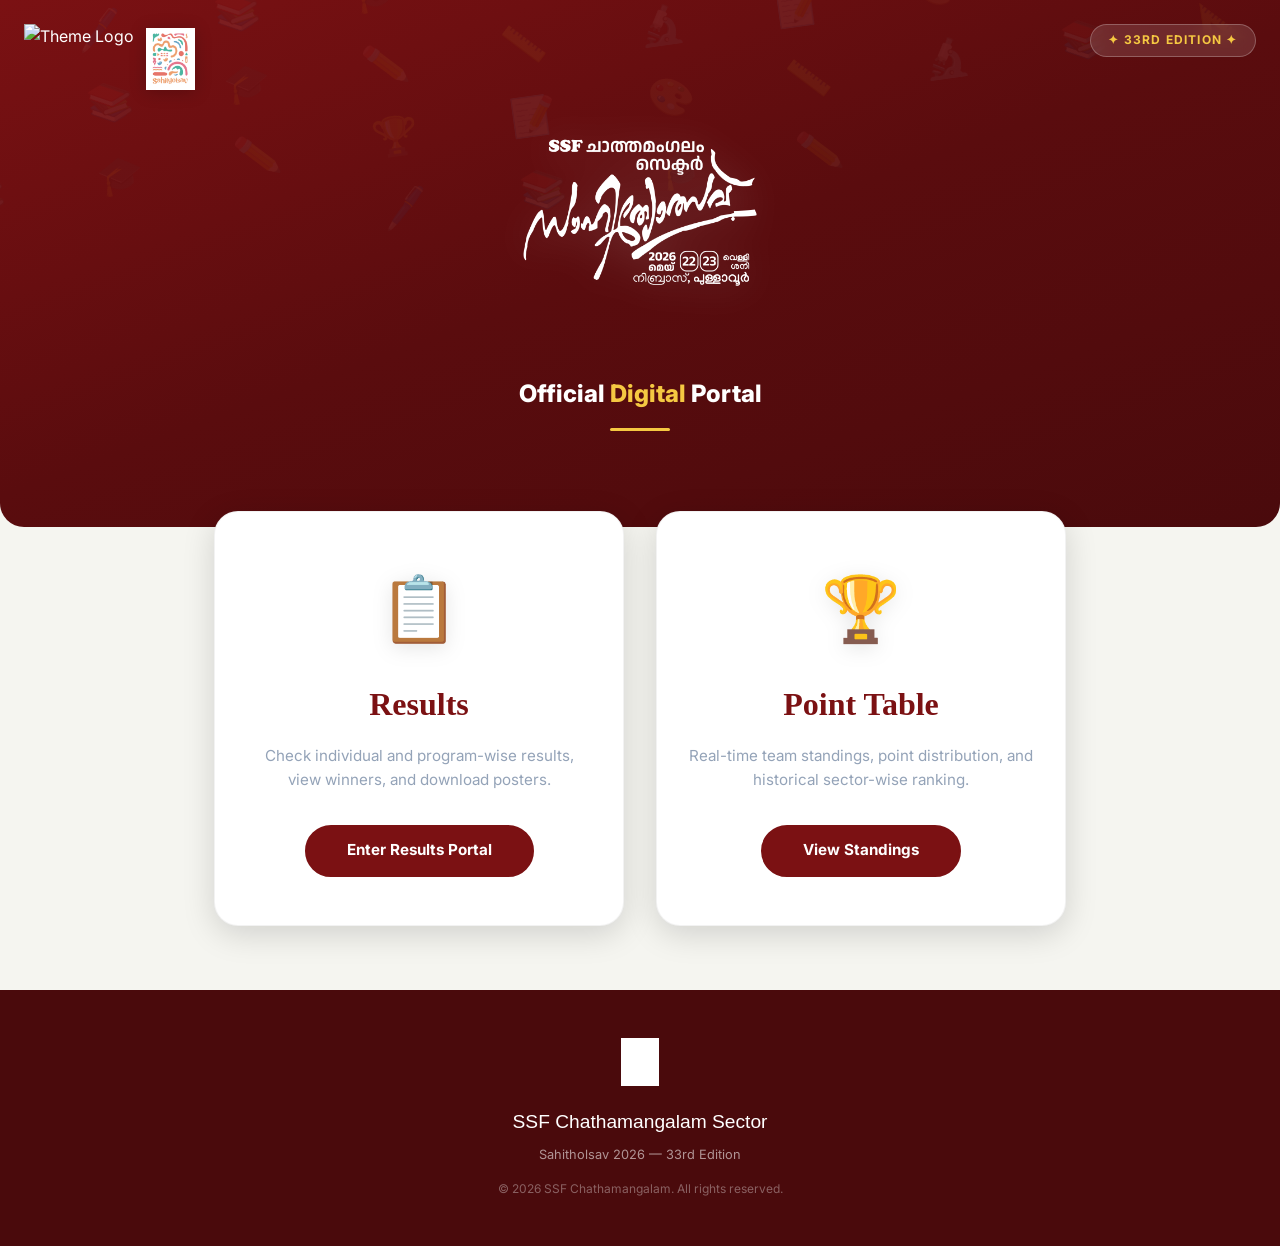
==== commit 94eb606c: "feat: complete portal redesign, mobile responsiveness for all admin pages, and enhanced navigation" ====
--- a/index.html
+++ b/index.html
@@ -9,231 +9,262 @@
   <link href="https://fonts.cdnfonts.com/css/cooper-black" rel="stylesheet">
   <style>
     :root {
-      --primary: #2e7d32;
-      --gold: #d4af37;
-      --white: #ffffff;
-    }
+      --maroon: #7B1113;
+      --maroon-dark: #5A0C0E;
+      --maroon-deep: #4A0A0C;
+      --gold: #F5C842;
+      --gold-light: #FFE082;
+      --white: #FFFFFF;
+      --text: #1e293b;
+      --shadow: 0 8px 32px rgba(0, 0, 0, 0.15);
+    }
+
+    * { margin: 0; padding: 0; box-sizing: border-box; }
 
     body {
-      margin: 0;
-      padding: 0;
-      background: #0f172a; /* Deep dark background */
-      color: var(--white);
+      font-family: 'Inter', sans-serif;
+      background: #f5f5f0;
+      color: var(--text);
       min-height: 100vh;
+      display: flex;
+      flex-direction: column;
+    }
+
+    .hero {
+      background: linear-gradient(160deg, var(--maroon) 0%, var(--maroon-dark) 50%, var(--maroon-deep) 100%);
+      position: relative;
+      overflow: hidden;
+      padding: 3rem 1.5rem 6rem;
+      text-align: center;
+      min-height: 480px;
       display: flex;
       flex-direction: column;
       align-items: center;
       justify-content: center;
-      overflow-x: hidden;
-      font-family: 'Inter', sans-serif;
-    }
-
-    /* Animated background glow */
-    .bg-glow {
-      position: fixed;
-      top: 50%;
-      left: 50%;
-      transform: translate(-50%, -50%);
-      width: 600px;
-      height: 600px;
-      background: radial-gradient(circle, rgba(46, 125, 50, 0.15) 0%, transparent 70%);
-      z-index: -1;
-      animation: pulse 8s infinite alternate;
-    }
-
-    @keyframes pulse {
-      0% { transform: translate(-50%, -50%) scale(1); opacity: 0.5; }
-      100% { transform: translate(-50%, -50%) scale(1.2); opacity: 0.8; }
-    }
-
-    .landing-container {
-      text-align: center;
-      padding: 2rem;
-      max-width: 1000px;
+    }
+
+    .hero::before {
+      content: '📐 📖 🖊️ 📚 🎓 ✏️ 📏 🔬 📝 🎨 🏆 📐 📖 🖊️ 📚 🎓 ✏️ 📏 🔬 📝 🎨 🏆 📐 📖 🖊️ 📚 🎓 ✏️ 🏆 📝 🎨 📏 🔬 📚 📐 📖 🖊️ 📚 🎓 ✏️';
+      position: absolute;
+      inset: 0;
+      font-size: 1.8rem;
+      line-height: 3.5rem;
+      letter-spacing: 1.5rem;
+      word-spacing: 1rem;
+      opacity: 0.06;
+      pointer-events: none;
+      overflow: hidden;
+      transform: rotate(-8deg) scale(1.3);
+    }
+
+    .corner-branding {
+      position: absolute;
+      top: 1.5rem;
+      left: 1.5rem;
+      display: flex;
+      align-items: center;
+      gap: 0.75rem;
+      z-index: 100;
+    }
+
+    .theme-logo {
+      height: 70px;
+      width: auto;
+    }
+
+    .corner-logo {
+      height: 62px;
+      width: auto;
+      filter: drop-shadow(0 2px 8px rgba(0, 0, 0, 0.2));
+    }
+
+    .edition-badge {
+      position: absolute;
+      top: 1.5rem;
+      right: 1.5rem;
+      background: rgba(255, 255, 255, 0.12);
+      border: 1.5px solid rgba(255, 255, 255, 0.25);
+      border-radius: 2rem;
+      padding: 0.4rem 1.1rem;
+      font-size: 0.75rem;
+      font-weight: 700;
+      color: var(--gold);
+      letter-spacing: 0.1em;
+      text-transform: uppercase;
+      backdrop-filter: blur(8px);
+      z-index: 100;
+    }
+
+    .hero-main-img {
+      height: min(280px, 40vh);
+      width: auto;
+      margin-top: 2rem;
+      margin-bottom: 1rem;
+      filter: brightness(0) invert(1) drop-shadow(0 4px 20px rgba(255, 255, 255, 0.2));
+      animation: fadeDown 0.6s ease;
+    }
+
+    .hero-tagline {
+      font-size: 1.5rem;
+      font-weight: 800;
+      color: var(--white);
+      margin-bottom: 0.5rem;
+    }
+
+    .hero-tagline span { color: var(--gold); }
+
+    .hero-divider {
+      width: 60px;
+      height: 3px;
+      background: var(--gold);
+      border-radius: 2px;
+      margin: 0.5rem auto 0;
+    }
+
+    /* Container for the cards */
+    .container {
+      max-width: 900px;
+      margin: -4rem auto 4rem;
+      padding: 0 1.5rem;
+      position: relative;
+      z-index: 20;
       width: 100%;
-      animation: fadeIn 1s ease-out;
-    }
-
-    @keyframes fadeIn {
-      from { opacity: 0; transform: translateY(20px); }
-      to { opacity: 1; transform: translateY(0); }
-    }
-
-    .brand-section {
-      margin-bottom: 3rem;
-      position: relative;
-    }
-
-    .logos-row {
-      display: flex;
-      align-items: center;
-      justify-content: center;
-      gap: 1.5rem;
-      margin-bottom: 1.5rem;
-    }
-
-    .theme-logo {
-      height: 120px;
-      width: auto;
-      filter: drop-shadow(0 0 20px rgba(255, 255, 255, 0.1));
-    }
-
-    .ssf-logo {
-      height: 100px;
-      width: auto;
-      filter: drop-shadow(0 0 20px rgba(255, 255, 255, 0.1));
-    }
-
-    .portal-heading {
-      font-family: 'Cooper Black', serif;
-      font-size: 3.5rem;
-      margin: 0;
-      background: linear-gradient(135deg, #fff 0%, #a1a1a1 100%);
-      -webkit-background-clip: text;
-      background-clip: text;
-      -webkit-text-fill-color: transparent;
-
-      line-height: 1.2;
-    }
-
-    .portal-subheading {
-      font-size: 1.2rem;
-      letter-spacing: 0.3em;
-      text-transform: uppercase;
-      color: var(--gold);
-      margin-top: 0.5rem;
-      font-weight: 600;
     }
 
     .options-grid {
       display: grid;
-      grid-template-columns: repeat(auto-fit, minmax(320px, 1fr));
+      grid-template-columns: repeat(auto-fit, minmax(350px, 1fr));
       gap: 2rem;
-      margin-top: 4rem;
     }
 
     .portal-card {
-      background: rgba(255, 255, 255, 0.05);
-      backdrop-filter: blur(10px);
-      border: 1px solid rgba(255, 255, 255, 0.1);
+      background: var(--white);
+      border-radius: 1.5rem;
       padding: 3rem 2rem;
-      border-radius: 2rem;
       text-decoration: none;
-      color: var(--white);
-      transition: all 0.4s cubic-bezier(0.175, 0.885, 0.32, 1.275);
+      color: var(--text);
       display: flex;
       flex-direction: column;
       align-items: center;
-      gap: 1.5rem;
-      position: relative;
-      overflow: hidden;
-    }
-
-    .portal-card::before {
-      content: '';
-      position: absolute;
-      top: 0;
-      left: 0;
-      width: 100%;
-      height: 100%;
-      background: linear-gradient(135deg, transparent 0%, rgba(255, 255, 255, 0.05) 100%);
-      opacity: 0;
-      transition: opacity 0.3s;
+      text-align: center;
+      box-shadow: var(--shadow);
+      transition: transform 0.3s cubic-bezier(0.175, 0.885, 0.32, 1.275), box-shadow 0.3s;
+      border: 1px solid rgba(0,0,0,0.05);
     }
 
     .portal-card:hover {
-      transform: translateY(-10px) scale(1.02);
-      border-color: var(--gold);
-      background: rgba(255, 255, 255, 0.08);
-      box-shadow: 0 20px 40px rgba(0,0,0,0.4);
-    }
-
-    .portal-card:hover::before {
-      opacity: 1;
+      transform: translateY(-10px);
+      box-shadow: 0 20px 40px rgba(0,0,0,0.1);
     }
 
     .card-icon {
       font-size: 4rem;
-      margin-bottom: 0.5rem;
+      margin-bottom: 1.5rem;
+      filter: drop-shadow(0 4px 10px rgba(0,0,0,0.1));
     }
 
     .card-title {
-      font-size: 1.8rem;
-      font-weight: 800;
-      margin: 0;
+      font-family: 'Cooper Black', serif;
+      font-size: 2rem;
+      margin-bottom: 1rem;
+      color: var(--maroon);
     }
 
     .card-desc {
       font-size: 0.95rem;
-      color: #94a3b8;
+      color: var(--muted);
       line-height: 1.6;
+      margin-bottom: 2rem;
     }
 
     .card-btn {
-      margin-top: 1rem;
-      background: var(--white);
-      color: #0f172a;
-      padding: 0.8rem 2rem;
+      background: var(--maroon);
+      color: var(--white);
+      padding: 0.8rem 2.5rem;
       border-radius: 100px;
       font-weight: 700;
-      font-size: 0.9rem;
+      font-size: 0.95rem;
       transition: all 0.3s;
+      border: 2px solid var(--maroon);
     }
 
     .portal-card:hover .card-btn {
-      background: var(--gold);
-      color: #000;
-    }
-
-    .footer {
+      background: var(--white);
+      color: var(--maroon);
+    }
+
+    .site-footer {
+      background: var(--maroon-deep);
+      color: rgba(255, 255, 255, 0.7);
+      text-align: center;
+      padding: 3rem 1.5rem;
       margin-top: auto;
-      padding: 3rem;
-      font-size: 0.8rem;
-      color: #64748b;
-      letter-spacing: 0.1em;
+    }
+
+    .footer-logo {
+      height: 48px;
+      margin-bottom: 1rem;
+      filter: brightness(10);
+    }
+
+    .footer-brand {
+      font-family: 'Cooper Black', sans-serif;
+      color: var(--white);
+      font-size: 1.2rem;
+    }
+
+    /* Animations */
+    @keyframes fadeDown {
+      from { opacity: 0; transform: translateY(-20px); }
+      to { opacity: 1; transform: translateY(0); }
     }
 
     @media (max-width: 768px) {
-      .portal-heading { font-size: 2.5rem; }
+      .hero { min-height: 400px; padding-top: 5rem; }
+      .portal-card { padding: 2.5rem 1.5rem; }
       .options-grid { grid-template-columns: 1fr; }
-      .theme-logo { height: 90px; }
-      .ssf-logo { height: 75px; }
     }
   </style>
 </head>
 <body>
-  <div class="bg-glow"></div>
-
-  <div class="landing-container">
-    <div class="brand-section">
-      <div class="logos-row">
-        <img src="images/theme sahi cgm.png" alt="Theme Logo" class="theme-logo">
-        <img src="images/logo.png" alt="SSF Logo" class="ssf-logo">
-      </div>
-      <h1 class="portal-heading">Sahitholsav 2026</h1>
-      <div class="portal-subheading">Chathamangalam Sector</div>
+
+  <header class="hero">
+    <div class="corner-branding">
+      <img src="images/theme sahi cgm.png" alt="Theme Logo" class="theme-logo">
+      <img src="images/logo.png" alt="SSF Logo" class="corner-logo">
     </div>
-
+    <div class="edition-badge">✦ 33rd Edition ✦</div>
+    
+    <img src="images/sector sahi  vertical .png" alt="Sahitholsav" class="hero-main-img">
+    
+    <div class="hero-tagline">Official <span>Digital</span> Portal</div>
+    <div class="hero-divider"></div>
+  </header>
+
+  <main class="container">
     <div class="options-grid">
       <a href="results.html" class="portal-card">
         <div class="card-icon">📋</div>
-        <h2 class="card-title">Results Portal</h2>
-        <p class="card-desc">Check individual and program-wise results, download certificates, and view event winners.</p>
-        <div class="card-btn">Enter Portal</div>
+        <h2 class="card-title">Results</h2>
+        <p class="card-desc">Check individual and program-wise results, view winners, and download posters.</p>
+        <span class="card-btn">Enter Results Portal</span>
       </a>
 
       <a href="team-score.html" class="portal-card">
         <div class="card-icon">🏆</div>
         <h2 class="card-title">Point Table</h2>
-        <h2 class="card-title" style="font-size: 1.1rem; margin-top: -1rem; color: var(--gold);">Live Standings</h2>
-        <p class="card-desc">Real-time team standings, point distribution, and historical updates of the sector.</p>
-        <div class="card-btn">View Standings</div>
+        <p class="card-desc">Real-time team standings, point distribution, and historical sector-wise ranking.</p>
+        <span class="card-btn">View Standings</span>
       </a>
     </div>
-  </div>
-
-  <footer class="footer">
-    SSF CHATHAMANGALAM SECTOR &copy; 2026
+  </main>
+
+  <footer class="site-footer">
+    <img src="images/logo.png" alt="SSF Logo" class="footer-logo">
+    <div class="footer-brand">SSF Chathamangalam Sector</div>
+    <div style="font-size: 0.8rem; margin-top: 0.5rem; opacity: 0.8;">Sahitholsav 2026 — 33rd Edition</div>
+    <div style="font-size: 0.75rem; margin-top: 1rem; opacity: 0.5;">© 2026 SSF Chathamangalam. All rights reserved.</div>
   </footer>
+
 </body>
 </html>
--- a/css/style.css
+++ b/css/style.css
@@ -285,9 +285,10 @@
 /* Dashboard Cards */
 .stats-grid {
   display: grid;
-  grid-template-columns: repeat(auto-fit, minmax(240px, 1fr));
+  grid-template-columns: repeat(auto-fit, minmax(min(100%, 260px), 1fr));
   gap: 1.5rem;
 }
+
 
 .stat-card {
   background: var(--surface);
@@ -623,12 +624,63 @@
 }
 
 /* Mobile Responsive */
-@media (max-width: 768px) {
-  .sidebar { transform: translateX(-100%); }
-  .sidebar.open { transform: translateX(0); }
-  .main-content { margin-left: 0; padding: 1rem; }
-  .menu-toggle { display: block; }
-}
+@media (max-width: 992px) {
+  .sidebar { 
+    transform: translateX(-100%); 
+    z-index: 1000;
+  }
+  .sidebar.open { 
+    transform: translateX(0); 
+  }
+  .main-content { 
+    margin-left: 0 !important; 
+    padding: 1rem; 
+  }
+  .menu-toggle { 
+    display: flex !important; 
+  }
+  .topbar {
+    padding: 1rem;
+    gap: 1rem;
+  }
+  .page-title {
+    font-size: 1.25rem;
+  }
+}
+
+.menu-toggle {
+  display: none;
+  background: var(--primary);
+  color: white;
+  border: none;
+  padding: 0.5rem;
+  border-radius: var(--radius-md);
+  cursor: pointer;
+  align-items: center;
+  justify-content: center;
+  width: 40px;
+  height: 40px;
+  box-shadow: 0 4px 6px -1px rgba(0, 0, 0, 0.1);
+}
+
+.sidebar-overlay {
+  display: none;
+  position: fixed;
+  inset: 0;
+  background: rgba(0,0,0,0.5);
+  z-index: 999;
+}
+
+.sidebar-overlay.active {
+  display: block;
+}
+
+.table-responsive {
+  width: 100%;
+  overflow-x: auto;
+  -webkit-overflow-scrolling: touch;
+}
+
 
 .empty-state {
   text-align: center;
@@ -711,4 +763,52 @@
     text-align: center;
   }
 }
-
+/* ── Specific Mobile Fixes ── */
+@media (max-width: 600px) {
+  .admin-panel {
+    padding: 1rem;
+  }
+  .stat-card {
+    padding: 1rem;
+  }
+  .stat-value {
+    font-size: 1.5rem;
+  }
+  .topbar {
+    flex-direction: column;
+    align-items: flex-start;
+  }
+  .topbar div {
+    display: flex;
+    flex-direction: column;
+    width: 100%;
+    gap: 0.5rem;
+  }
+  .topbar a, .topbar button {
+    width: 100% !important;
+  }
+  
+  /* Filter bar responsiveness */
+  div[style*="display: flex; gap: 1rem; align-items: center; flex-wrap: wrap;"] {
+    flex-direction: column;
+    align-items: stretch !important;
+  }
+  
+  input[style*="min-width"], select[style*="min-width"] {
+    min-width: 0 !important;
+    width: 100%;
+  }
+
+  th, td {
+    padding: 0.75rem 0.5rem;
+    font-size: 0.85rem;
+  }
+}
+
+
+
+@media (max-width: 991px) {
+  .admin-panel {
+    grid-column: span 1 !important;
+  }
+}
